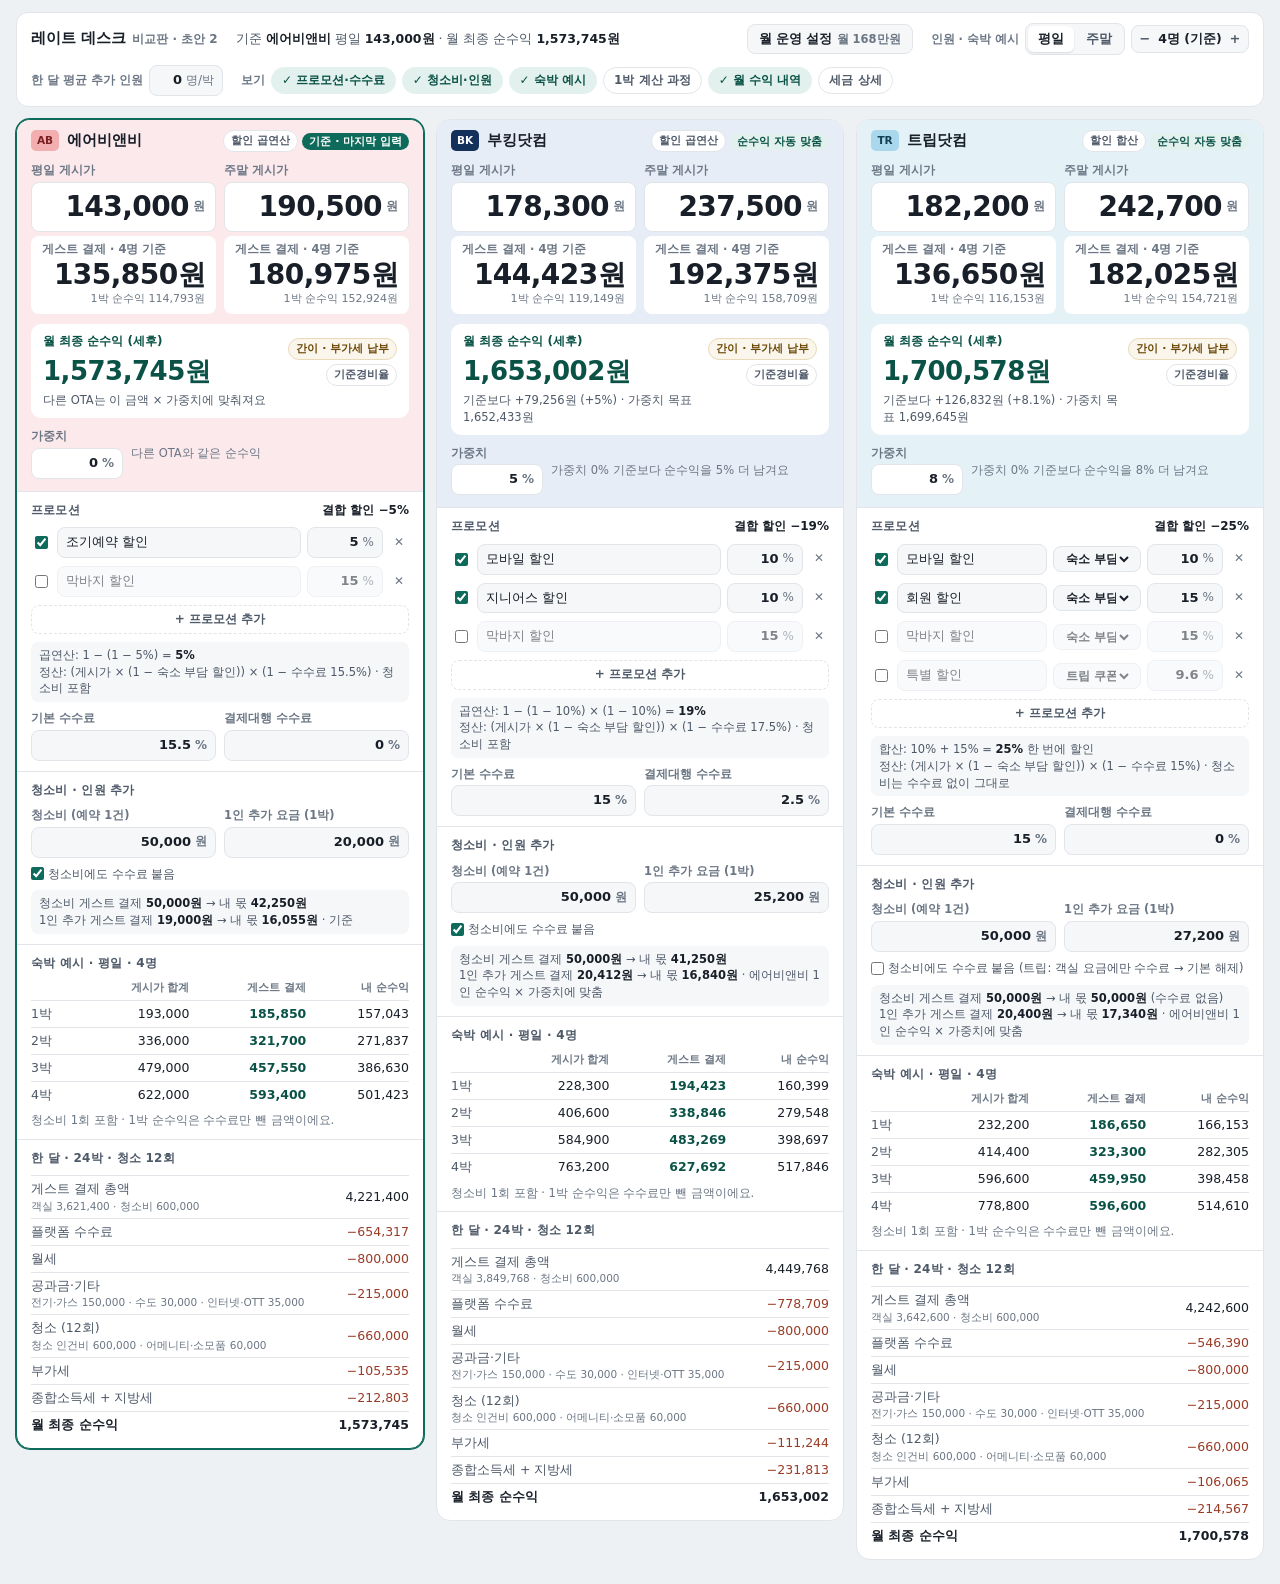
==== board/index.html @ 2285d224 "비교판(/board) 추가: OTA 3개 카드에서 세후 월 순수익 기준 가격 연동 - 카드 어디서든 평일·주말 게시가를 입력하면 나머지 OTA 가격 자동 맞춤 - 가중치, 카드 안" ====
<!DOCTYPE html>
<html lang="ko">
<head>
<meta charset="UTF-8">
<meta name="viewport" content="width=device-width, initial-scale=1.0, viewport-fit=cover">
<title>레이트 데스크 비교판</title>
<style>
html, body { margin: 0; }
[hidden] { display: none !important; }
:root { padding-top: env(safe-area-inset-top, 0px); padding-bottom: env(safe-area-inset-bottom, 0px); }
</style>
<style>
/* 레이아웃: 상단 얇은 바(요약 · 월 운영 설정 · 보기) 아래 OTA 카드 3장만. 카드 안에서 가격·프로모션·가중치·청소비·인원 추가·숙박 예시를 모두 다룸 */
:root {
  --bg: #EEF1F4; --card: #FFFFFF; --well: #F5F7F9; --ink: #191F28; --sub: #4E5968; --faint: #6B7684; --line: #E1E5EA;
  --accent: #0E6B5C; --accent-ink: #0A5246; --accent-soft: #E3F1EE;
  --gold-bg: #FBF6EC; --gold-line: #EAD9B8; --gold-ink: #6B4708;
  --warn-bg: #FDF0EC; --warn-ink: #9A3B26; --good-ink: #17643A; --good-bg: #E6F4EC;
  --ab: #D9485F; --ab-soft: #FBE9EC; --ab-chip: #F3AFAF; --ab-chip-ink: #7A2020;
  --bk: #1D3F75; --bk-soft: #E7EDF7; --bk-chip: #14315C; --bk-chip-ink: #FFFFFF;
  --tr: #1F7FA6; --tr-soft: #E4F2F8; --tr-chip: #A9D8ED; --tr-chip-ink: #133F52;
  --sans: -apple-system, BlinkMacSystemFont, "Pretendard", "Apple SD Gothic Neo", "Malgun Gothic", "Noto Sans KR", system-ui, sans-serif;
  color-scheme: light;
}
@media (prefers-color-scheme: dark) {
  :root:not([data-theme="light"]) {
    --bg: #12161B; --card: #1A1F26; --well: #20262E; --ink: #E8ECF1; --sub: #AEB6C1; --faint: #8A94A1; --line: #2C333C;
    --accent: #4FBFA8; --accent-ink: #7AD6C2; --accent-soft: #173A33;
    --gold-bg: #2E2717; --gold-line: #5A4A26; --gold-ink: #E9C987;
    --warn-bg: #3A2019; --warn-ink: #F2A48E; --good-ink: #7FD6A3; --good-bg: #183225;
    --ab: #F07C8E; --ab-soft: #2E1C21; --ab-chip: #6E2A33; --ab-chip-ink: #FFD9DE;
    --bk: #8FB1EA; --bk-soft: #19233A; --bk-chip: #2B4C86; --bk-chip-ink: #FFFFFF;
    --tr: #6CC1E3; --tr-soft: #152A33; --tr-chip: #1F5268; --tr-chip-ink: #D4EFFA;
    color-scheme: dark;
  }
}
:root[data-theme="dark"] {
  --bg: #12161B; --card: #1A1F26; --well: #20262E; --ink: #E8ECF1; --sub: #AEB6C1; --faint: #8A94A1; --line: #2C333C;
  --accent: #4FBFA8; --accent-ink: #7AD6C2; --accent-soft: #173A33;
  --gold-bg: #2E2717; --gold-line: #5A4A26; --gold-ink: #E9C987;
  --warn-bg: #3A2019; --warn-ink: #F2A48E; --good-ink: #7FD6A3; --good-bg: #183225;
  --ab: #F07C8E; --ab-soft: #2E1C21; --ab-chip: #6E2A33; --ab-chip-ink: #FFD9DE;
  --bk: #8FB1EA; --bk-soft: #19233A; --bk-chip: #2B4C86; --bk-chip-ink: #FFFFFF;
  --tr: #6CC1E3; --tr-soft: #152A33; --tr-chip: #1F5268; --tr-chip-ink: #D4EFFA;
  color-scheme: dark;
}
* { box-sizing: border-box; }
body { background: var(--bg); color: var(--ink); font-family: var(--sans); font-size: 13px; line-height: 1.45; -webkit-font-smoothing: antialiased; font-variant-numeric: tabular-nums; }
.wrap { padding-block: 12px 24px; padding-left: max(16px, env(safe-area-inset-left, 0px)); padding-right: max(16px, env(safe-area-inset-right, 0px)); max-width: 1680px; margin: 0 auto; display: grid; gap: 12px; }
button, input, select { font: inherit; color: inherit; }
button { cursor: pointer; }
:focus-visible { outline: 2px solid var(--accent); outline-offset: 2px; }
.small { font-size: 11.5px; color: var(--faint); }
.note { font-size: 11.5px; color: var(--faint); margin: 0; }

/* 상단바 */
.topbar { display: flex; flex-wrap: wrap; align-items: center; gap: 10px 18px; background: var(--card); border: 1px solid var(--line); border-radius: 12px; padding: 10px 14px; }
.brand { font-weight: 800; font-size: 15px; }
.brand small { font-weight: 600; color: var(--faint); font-size: 12px; margin-left: 6px; }
.summary { margin-right: auto; font-size: 12.5px; color: var(--sub); }
.summary b { color: var(--ink); }
.grp { display: flex; align-items: center; gap: 6px; flex-wrap: wrap; }
.grp > .lbl { font-size: 11.5px; color: var(--faint); font-weight: 600; }
.seg { display: inline-flex; background: var(--well); border: 1px solid var(--line); border-radius: 8px; padding: 2px; gap: 2px; }
.seg button { border: 0; background: transparent; padding: 4px 10px; border-radius: 6px; font-size: 12.5px; font-weight: 600; color: var(--sub); }
.seg button[aria-pressed="true"] { background: var(--card); color: var(--ink); box-shadow: 0 1px 2px rgba(0,0,0,.12); }
.stepper { display: inline-flex; align-items: center; border: 1px solid var(--line); border-radius: 8px; background: var(--well); }
.stepper button { border: 0; background: none; width: 26px; height: 26px; font-weight: 700; color: var(--sub); }
.stepper span { min-width: 64px; text-align: center; font-weight: 700; font-size: 12.5px; }
.pillbtn { border: 1px solid var(--line); background: var(--card); border-radius: 999px; padding: 4px 10px; font-size: 12px; font-weight: 600; color: var(--sub); }
.pillbtn[aria-pressed="true"] { background: var(--accent-soft); border-color: transparent; color: var(--accent-ink); }
.pillbtn.toggle[aria-pressed="true"]::before { content: "✓ "; }
.drawerbtn { border: 1px solid var(--line); background: var(--well); border-radius: 8px; padding: 5px 11px; font-weight: 700; font-size: 12.5px; }
.drawerbtn[aria-expanded="true"] { background: var(--ink); color: var(--card); border-color: var(--ink); }

/* 월 운영 설정 서랍 */
.drawer { background: var(--card); border: 1px solid var(--line); border-radius: 12px; padding: 12px 14px; display: grid; grid-template-columns: minmax(0, 1fr) minmax(0, 2fr); gap: 16px; }
.drawer h3 { margin: 0 0 8px; font-size: 12.5px; font-weight: 800; }
.dgrid { display: grid; grid-template-columns: repeat(3, minmax(0, 1fr)); gap: 8px; }
.costs { display: grid; grid-template-columns: repeat(auto-fill, minmax(270px, 1fr)); gap: 6px; }
.cost { background: var(--well); border-radius: 8px; padding: 6px; display: grid; gap: 5px; }
.cost-r { display: grid; grid-template-columns: minmax(0, 1fr) 110px; gap: 5px; }
.cost-r2 { display: flex; gap: 8px; align-items: center; flex-wrap: wrap; }
.cost .inp { background: var(--card); }

/* 입력 */
label.fl { display: grid; gap: 3px; font-size: 11.5px; color: var(--faint); font-weight: 600; min-width: 0; }
.inp { display: flex; align-items: center; background: var(--well); border: 1px solid var(--line); border-radius: 8px; padding: 0 8px; min-width: 0; }
.inp:focus-within { border-color: var(--accent); background: var(--card); }
.inp input, .inp select { border: 0; background: transparent; width: 100%; min-width: 0; padding: 5px 0; text-align: right; font-size: 13px; font-weight: 600; color: var(--ink); outline: none; }
.inp select { text-align: left; }
.inp span { font-size: 12px; color: var(--faint); margin-left: 4px; white-space: nowrap; }
.inp.txt input { text-align: left; font-weight: 500; }
.inp.price { background: var(--card); padding: 0 10px; }
.inp.price input { font-size: 28px; font-weight: 800; padding: 4px 0; letter-spacing: -0.02em; }
.gbig { display: grid; gap: 0; background: var(--card); border-radius: 8px; padding: 4px 10px 6px; border: 1px solid transparent; }
.gbig .k { font-size: 11.5px; color: var(--faint); font-weight: 600; }
.gbig .v { font-size: 28px; font-weight: 800; letter-spacing: -0.02em; text-align: right; line-height: 1.2; }
.gbig .s { font-size: 11px; color: var(--faint); text-align: right; }
.gbig .xp { margin-top: 4px; padding-top: 4px; border-top: 1px dashed var(--line); display: grid; gap: 0; text-align: right; }
.gbig .xp .xk { font-size: 11.5px; font-weight: 700; color: var(--accent-ink); }
.gbig .xp .xv { font-size: 17px; font-weight: 800; }
.gbig .xp .xs { font-size: 11px; color: var(--faint); }
.inp.price.flash { animation: flash .9s ease-out; }
@keyframes flash { 0% { background: var(--gold-bg); border-color: var(--gold-line); } 100% { background: var(--card); } }
.chk { display: inline-flex; align-items: center; gap: 4px; font-size: 11.5px; color: var(--sub); }
.chk input { margin: 0; accent-color: var(--accent); }
.del { border: 0; background: none; color: var(--faint); font-size: 12px; padding: 2px 5px; border-radius: 4px; }
.del:hover { color: var(--warn-ink); background: var(--warn-bg); }
.add { border: 1px dashed var(--line); background: none; border-radius: 8px; padding: 5px; font-size: 12px; color: var(--sub); font-weight: 600; }
.add:hover { border-color: var(--accent); color: var(--accent-ink); }

/* 카드 */
.cards { display: grid; grid-template-columns: repeat(3, minmax(0, 1fr)); gap: 12px; align-items: start; }
.card { background: var(--card); border: 1px solid var(--line); border-radius: 14px; overflow: hidden; min-width: 0; }
.card.anchor { border-color: var(--accent); box-shadow: 0 0 0 1px var(--accent); }
.c-head { padding: 10px 14px 12px; display: grid; gap: 10px; }
.card.ab .c-head { background: var(--ab-soft); }
.card.bk .c-head { background: var(--bk-soft); }
.card.tr .c-head { background: var(--tr-soft); }
.c-name { display: flex; align-items: center; gap: 8px; font-weight: 800; font-size: 15px; }
.c-name .tags { margin-left: auto; display: flex; gap: 4px; }
.chip { display: inline-grid; place-items: center; width: 28px; height: 21px; border-radius: 5px; font-size: 10.5px; font-weight: 800; flex: none; }
.chip.ab { background: var(--ab-chip); color: var(--ab-chip-ink); }
.chip.bk { background: var(--bk-chip); color: var(--bk-chip-ink); }
.chip.tr { background: var(--tr-chip); color: var(--tr-chip-ink); }
.tag { font-size: 11px; font-weight: 700; padding: 2px 7px; border-radius: 999px; background: var(--accent-soft); color: var(--accent-ink); white-space: nowrap; }
.tag.solid { background: var(--accent); color: var(--card); }
.tag.gold { background: var(--gold-bg); color: var(--gold-ink); border: 1px solid var(--gold-line); }
.tag.warn { background: var(--warn-bg); color: var(--warn-ink); }
.tag.good { background: var(--good-bg); color: var(--good-ink); }
.tag.plain { background: var(--card); color: var(--sub); border: 1px solid var(--line); }
.prices { display: grid; grid-template-columns: 1fr 1fr; gap: 8px; }
.pcol { display: grid; gap: 4px; min-width: 0; }
.pmeta { display: grid; gap: 1px; font-size: 12px; color: var(--sub); }
.pmeta div { display: flex; justify-content: space-between; gap: 6px; }
.pmeta b { color: var(--ink); }
.final { background: var(--card); border-radius: 10px; padding: 9px 12px; display: grid; grid-template-columns: minmax(0, 1fr) auto; gap: 2px 10px; align-items: center; }
.final .k { font-size: 12px; font-weight: 700; color: var(--accent-ink); }
.final .v { font-size: 26px; font-weight: 800; color: var(--accent-ink); letter-spacing: -0.02em; }
.final .side { grid-row: 1 / span 2; grid-column: 2; display: grid; gap: 4px; justify-items: end; }
.final .sub { font-size: 11.5px; color: var(--sub); }
.weight { display: flex; align-items: center; gap: 8px; }
.weight .inp { width: 92px; background: var(--card); }
.weight .small { flex: 1; }

.c-body { display: grid; }
.sec { border-top: 1px solid var(--line); padding: 10px 14px; display: grid; gap: 8px; }
.sec-h { display: flex; align-items: center; gap: 8px; }
.sec-h h3 { margin: 0; font-size: 12px; font-weight: 800; color: var(--sub); letter-spacing: .02em; }
.sec-h .right { margin-left: auto; font-size: 12px; font-weight: 700; }
.promo { display: grid; grid-template-columns: auto minmax(0, 1fr) 76px auto; gap: 6px; align-items: center; }
.promo.fund { grid-template-columns: auto minmax(0, 1fr) 88px 76px auto; }
.promo .inp select { font-size: 12px; font-weight: 600; padding: 4px 0; }
.topin { width: 74px; }
.promo.off .inp { opacity: .55; }
.f2 { display: grid; grid-template-columns: 1fr 1fr; gap: 8px; }
.f3 { display: grid; grid-template-columns: 1fr 1fr 1fr; gap: 8px; }
.calc { font-size: 11.5px; color: var(--sub); background: var(--well); border-radius: 7px; padding: 5px 8px; }
.calc b { color: var(--ink); }
table.t { width: 100%; border-collapse: collapse; font-size: 12.5px; }
table.t th { font-size: 11px; color: var(--faint); font-weight: 700; text-align: right; padding: 0 0 4px; }
table.t th:first-child, table.t td:first-child { text-align: left; }
table.t td { padding: 4px 0; text-align: right; border-top: 1px solid var(--line); white-space: nowrap; }
table.t td:first-child { color: var(--sub); white-space: normal; }
table.t td .s { display: block; font-size: 10.5px; color: var(--faint); }
table.t tr.minus td:not(:first-child) { color: var(--warn-ink); }
table.t tr.tot td { font-weight: 800; color: var(--ink); }
table.t td.hi { font-weight: 800; color: var(--accent-ink); }

body.hide-promo .v-promo, body.hide-extra .v-extra, body.hide-stay .v-stay, body.hide-process .v-process, body.hide-monthly .v-monthly, body.hide-tax .v-tax { display: none !important; }

@media (max-width: 1250px) { .cards { grid-template-columns: minmax(0, 1fr) minmax(0, 1fr); } }
@media (max-width: 820px) { .cards { grid-template-columns: minmax(0, 1fr); } .drawer { grid-template-columns: minmax(0, 1fr); } }
@media (prefers-reduced-motion: reduce) { .inp.price.flash { animation: none; } }
</style>
</head>
<body>

<div class="wrap">
  <header class="topbar" id="topbar"></header>
  <section class="drawer" id="drawer" hidden></section>
  <div class="cards" id="cards"></div>
</div>

<script>
(function () {
  "use strict";

  /* ---------- 세금 상수 (기존 레이트 데스크와 동일) ---------- */
  var EXPENSE_RATIOS = { simple: 84.6, standard: 17.3 };
  var BOOKKEEPING_LIMIT = 150000000, SIMPLE_RATIO_LIMIT = 36000000, SIMPLIFIED_VAT_THRESHOLD = 104000000, VAT_EXEMPT_THRESHOLD = 48000000;
  var SIMPLIFIED_VALUE_ADDED_RATE = 0.25, WHT_RATE = 0.033;
  var TAX_BRACKETS = [
    { limit: 14000000, rate: 0.06, deduction: 0 }, { limit: 50000000, rate: 0.15, deduction: 1260000 },
    { limit: 88000000, rate: 0.24, deduction: 5760000 }, { limit: 150000000, rate: 0.35, deduction: 15440000 },
    { limit: 300000000, rate: 0.38, deduction: 19940000 }, { limit: 500000000, rate: 0.40, deduction: 25940000 },
    { limit: 1000000000, rate: 0.42, deduction: 35940000 }, { limit: Infinity, rate: 0.45, deduction: 65940000 }
  ];
  var STORE_KEY = "rate-board-v7";
  var CH_KEYS = ["airbnb", "booking", "trip"];
  var VIEWS = [["promo", "프로모션·수수료"], ["extra", "청소비·인원"], ["stay", "숙박 예시"], ["process", "1박 계산 과정"], ["monthly", "월 수익 내역"], ["tax", "세금 상세"]];

  function defaults() {
    return {
      anchor: "airbnb", aWd: 143000, aWe: 190500,       // 마지막으로 가격을 입력한 OTA와 그 가격
      xAnchor: "airbnb", xFee: 20000,                   // 인원 추가 요금도 마지막으로 입력한 OTA 기준
      basePeople: 4, maxPeople: 8,
      nights: { weekday: 16, weekend: 8 }, avgLOS: 2, roundUnit: 100, cleanPromo: false,
      avgExtra: 0,                                       // 한 달 평균 추가 인원 (1박당)
      channels: {
        airbnb:  { label: "에어비앤비", code: "AB", cls: "ab", commission: 15.5, processing: 0, weight: 0, stack: "multiply", cleaningFee: 50000, cleanComm: true,
                   promos: [{ name: "조기예약 할인", rate: 5, on: true }, { name: "막바지 할인", rate: 15, on: false }] },
        booking: { label: "부킹닷컴", code: "BK", cls: "bk", commission: 15, processing: 2.5, weight: 5, stack: "multiply", cleaningFee: 50000, cleanComm: true,
                   promos: [{ name: "모바일 할인", rate: 10, on: true }, { name: "지니어스 할인", rate: 10, on: true }, { name: "막바지 할인", rate: 15, on: false }] },
        trip:    { label: "트립닷컴", code: "TR", cls: "tr", commission: 15, processing: 0, weight: 8, stack: "add", cleaningFee: 50000, cleanComm: false,
                   promos: [{ name: "모바일 할인", rate: 10, on: true, funder: "host" }, { name: "회원 할인", rate: 15, on: true, funder: "host" }, { name: "막바지 할인", rate: 15, on: false, funder: "host" }, { name: "특별 할인", rate: 9.6, on: false, funder: "ota" }] }
      },
      costs: [
        { name: "월세", amount: 800000, unit: "month", proof: true, wht: false },
        { name: "전기·가스 (예시)", amount: 150000, unit: "month", proof: false, wht: false },
        { name: "수도 (예시)", amount: 30000, unit: "month", proof: false, wht: false },
        { name: "인터넷·OTT (예시)", amount: 35000, unit: "month", proof: false, wht: false },
        { name: "청소 인건비", amount: 50000, unit: "clean", proof: true, wht: false },
        { name: "어메니티·소모품 (예시)", amount: 5000, unit: "clean", proof: true, wht: false }
      ],
      ex: { day: "weekday", people: 4 },
      drawer: false,
      view: { promo: true, extra: true, stay: true, process: false, monthly: true, tax: false }
    };
  }
  function load() {
    var d = defaults();
    try {
      var raw = localStorage.getItem(STORE_KEY); if (!raw) return d;
      var s = JSON.parse(raw), out = Object.assign(d, s);
      ["nights", "ex", "view"].forEach(function (k) { out[k] = Object.assign(defaults()[k], s[k] || {}); });
      return out;
    } catch (e) { return d; }
  }
  var state = load();
  function save() { try { localStorage.setItem(STORE_KEY, JSON.stringify(state)); } catch (e) {} }

  /* ---------- 포맷 ---------- */
  function comma(n) { return isFinite(n) && n != null ? Math.round(n).toLocaleString("ko-KR") : "—"; }
  function won(n) { return isFinite(n) && n != null ? comma(n) + "원" : "—"; }
  function man(n) { return (Math.round(n / 10000)).toLocaleString("ko-KR") + "만"; }
  function pct(n) { return (Math.round(n * 10) / 10).toLocaleString("ko-KR") + "%"; }
  function signed(n) { var r = Math.round(n); return (r > 0 ? "+" : r < 0 ? "−" : "±") + comma(Math.abs(r)); }
  function esc(s) { return String(s).replace(/[&<>"']/g, function (c) { return { "&": "&amp;", "<": "&lt;", ">": "&gt;", '"': "&quot;", "'": "&#39;" }[c]; }); }
  function parseNum(v) { var n = parseFloat(String(v).replace(/[^0-9.\-]/g, "")); return isFinite(n) ? n : 0; }
  function roundTo(v) { var u = +state.roundUnit || 1; return isFinite(v) ? Math.round(v / u) * u : v; }

  /* ---------- 수수료 · 프로모션 ---------- */
  function effComm(ch) { return (+ch.commission || 0) + (+ch.processing || 0); }
  // 곱연산(에어비앤비·부킹): 1 − Π(1 − 할인) / 합산(트립): 할인율을 더해 한 번에
  // hostOnly: 숙소가 부담하는 할인만 (트립닷컴이 부담하는 쿠폰은 게스트 결제가만 낮추고 정산액엔 영향 없음)
  // 트립닷컴(화면 확인): 숙소 할인은 모두 게시가 기준으로 더해서 한 번에 빼고, 트립 쿠폰(특별 할인)은 그 다음에 따로 빠짐
  //   게스트 객실 결제 = 게시가 × (1 − Σ숙소 할인) × (1 − 트립 쿠폰)   ·  정산 = 게시가 × (1 − Σ숙소 할인) + 청소비
  function dfOf(ch, hostOnly) {
    var on = ch.promos.filter(function (p) { return p.on; });
    var host = on.filter(function (p) { return p.funder !== "ota"; }), ota = on.filter(function (p) { return p.funder === "ota"; });
    var hf = ch.stack === "add"
      ? Math.max(0.01, 1 - host.reduce(function (a, p) { return a + (+p.rate || 0); }, 0) / 100)
      : host.reduce(function (a, p) { return a * (1 - (+p.rate || 0) / 100); }, 1);
    if (hostOnly) return hf;
    return hf * ota.reduce(function (a, p) { return a * (1 - (+p.rate || 0) / 100); }, 1);
  }
  function discountFactor(ch) { return dfOf(ch, false); }
  function hostFactor(ch) { return dfOf(ch, true); }
  function keepRate(ch) { return hostFactor(ch) * (1 - effComm(ch) / 100); }
  // guest: 게스트 결제가 / base: 정산 기준액(수수료가 붙는 금액, 매출) / net: 내 순수익
  function nightly(ch, price) {
    var df = discountFactor(ch), hf = hostFactor(ch), g = price * df, base = price * hf, f = base * effComm(ch) / 100;
    return { price: price, df: df, hf: hf, guest: g, base: base, fee: f, net: base - f };
  }
  function cleaning(ch) {
    var cf = +ch.cleaningFee || 0, g = cf * (state.cleanPromo ? discountFactor(ch) : 1), base = cf * (state.cleanPromo ? hostFactor(ch) : 1);
    var f = ch.cleanComm === false ? 0 : base * effComm(ch) / 100;
    return { price: cf, guest: g, base: base, fee: f, net: base - f };
  }
  function cleanings() { var n = state.nights; return state.avgLOS > 0 ? Math.round((+n.weekday + +n.weekend) / state.avgLOS) : 0; }

  /* ---------- 운영 비용 · 세금 ---------- */
  function costTotals() {
    var b = cleanings(), total = 0, proof = 0;
    // 묶음: 청소 1회 단위 → 청소 / 이름에 월세·임대·임차 → 월세 / 나머지 → 공과금·기타
    var groups = { rent: { sum: 0, names: [] }, util: { sum: 0, names: [] }, clean: { sum: 0, names: [] } };
    state.costs.forEach(function (ci) {
      var a = parseNum(ci.amount), g = ci.proof && ci.wht ? a / (1 - WHT_RATE) : a;
      var m = ci.unit === "year" ? g / 12 : ci.unit === "clean" ? g * b : g;
      total += m; if (ci.proof) proof += m;
      var gk = ci.unit === "clean" ? "clean" : /월세|임대|임차/.test(ci.name) ? "rent" : "util";
      groups[gk].sum += m;
      if (m > 0) groups[gk].names.push(String(ci.name).replace(/\s*\(예시\)/, "") + " " + comma(m));
    });
    return { monthly: total, proof: proof, bookings: b, groups: groups };
  }
  function incomeTax(x) { if (x <= 0) return 0; var b = TAX_BRACKETS.find(function (b) { return x <= b.limit; }); return Math.max(0, x * b.rate - b.deduction); }
  function taxOf(G, F, C, CP) {
    var t = { gross: G };
    t.taxType = G < SIMPLIFIED_VAT_THRESHOLD ? "simplified" : "general";
    if (t.taxType === "simplified") { t.vatExempt = G < VAT_EXEMPT_THRESHOLD; t.vat = t.vatExempt ? 0 : G * SIMPLIFIED_VALUE_ADDED_RATE * 0.1; t.revenue = G - t.vat; }
    else { t.vatExempt = false; t.revenue = G / 1.1; t.vat = G - t.revenue; }
    t.method = t.revenue < SIMPLE_RATIO_LIMIT ? "simple" : "standard";
    t.expenseRatio = EXPENSE_RATIOS[t.method];
    t.ratioExpense = t.revenue * t.expenseRatio / 100;
    t.costExpense = t.method === "standard" ? CP : 0;
    t.income = Math.max(0, t.revenue - t.ratioExpense - t.costExpense);
    t.capMult = t.revenue < BOOKKEEPING_LIMIT ? 2.8 : 3.4;
    t.capIncome = t.revenue * (1 - EXPENSE_RATIOS.simple / 100) * t.capMult;
    t.capApplied = t.method === "standard" && t.capIncome < t.income;
    if (t.capApplied) t.income = t.capIncome;
    t.calcTax = incomeTax(t.income);
    t.penalty = t.method === "standard" && G >= VAT_EXEMPT_THRESHOLD ? t.calcTax * 0.2 : 0;
    t.incomeTax = t.calcTax + t.penalty;
    t.localTax = t.incomeTax * 0.1;
    t.totalTax = t.vat + t.incomeTax + t.localTax;
    t.afterTax = G - F - C - t.totalTax;
    return t;
  }
  // 한 달 판매 박수를 그 OTA에서 모두 팔았을 때 (기준 인원)
  function monthly(key, wd, we, xFee) {
    var ch = state.channels[key], n = state.nights, a = nightly(ch, wd), b = nightly(ch, we), ct = costTotals(), cl = cleaning(ch);
    var x = nightly(ch, xFee || 0), xN = (+n.weekday + +n.weekend) * (+state.avgExtra || 0);   // 한 달 추가 인원·박
    var m = { wdB: a, weB: b, bookings: ct.bookings, clean: cl, costs: ct.monthly, costGroups: ct.groups, xN: xN };
    m.cleanGuest = cl.guest * ct.bookings;
    m.extraGuest = x.guest * xN;
    m.guest = n.weekday * a.guest + n.weekend * b.guest + m.cleanGuest + m.extraGuest;
    m.revenue = n.weekday * a.base + n.weekend * b.base + cl.base * ct.bookings + x.base * xN;
    m.fee = n.weekday * a.fee + n.weekend * b.fee + cl.fee * ct.bookings + x.fee * xN;
    m.tax = taxOf(m.revenue * 12, m.fee * 12, ct.monthly * 12, ct.proof * 12);
    m.vat = m.tax.vat / 12; m.incomeTax = (m.tax.incomeTax + m.tax.localTax) / 12; m.final = m.tax.afterTax / 12;
    return m;
  }
  // 목표 월 최종 순수익 이상이 되는 가장 낮은 평일 게시가 (주말은 기준 OTA의 주말/평일 비율)
  function solve(key, target, ratio, xFee) {
    var unit = +state.roundUnit || 100, coarse = Math.max(unit, 1000);
    function f(p) { return monthly(key, p, roundTo(p * ratio), xFee).final; }
    for (var p = coarse; p <= 3000000; p += coarse) {
      if (f(p) >= target) { for (var q = Math.max(unit, p - coarse + unit); q <= p; q += unit) if (f(q) >= target) return q; return p; }
    }
    return null;
  }
  function wMul(key) { return 1 + (+state.channels[key].weight || 0) / 100; }

  var last = null;
  function computeAll() {
    var A = state.anchor, ratio = state.aWe / Math.max(1, state.aWd);
    var xA = state.channels[state.xAnchor], xNet = nightly(xA, +state.xFee).net / wMul(state.xAnchor);
    var xFees = {};
    CH_KEYS.forEach(function (k) { xFees[k] = k === state.xAnchor ? +state.xFee : roundTo(xNet * wMul(k) / keepRate(state.channels[k])); });
    var base = monthly(A, +state.aWd, +state.aWe, xFees[A]);
    var baseCore = base.final / wMul(A);                     // 가중치 0 기준 순수익
    var out = { base: base, baseCore: baseCore, ch: {} };
    CH_KEYS.forEach(function (k) {
      var r = { key: k, ch: state.channels[k], xFee: xFees[k] };
      if (k === A) { r.wd = +state.aWd; r.we = +state.aWe; r.target = base.final; }
      else {
        r.target = base.final > 0 ? baseCore * wMul(k) : base.final;
        r.wd = solve(k, r.target, ratio, r.xFee);
        r.we = r.wd != null ? roundTo(r.wd * ratio) : null;
      }
      r.m = r.wd != null ? monthly(k, r.wd, r.we, r.xFee) : null;
      r.x = nightly(state.channels[k], r.xFee);
      out.ch[k] = r;
    });
    last = out;
    return out;
  }

  /* ---------- 상단바 · 서랍 ---------- */
  function chip(ch) { return '<span class="chip ' + ch.cls + '" aria-hidden="true">' + ch.code + '</span>'; }
  function numIn(id, attrs, val, unit, cls) {
    return '<div class="inp ' + (cls || "") + '"><input id="' + id + '" type="text" inputmode="numeric" autocomplete="off" ' + attrs + ' data-t="num" value="' + comma(val) + '"><span>' + unit + '</span></div>';
  }
  function pctIn(id, path, val, unit) {
    return '<div class="inp"><input id="' + id + '" type="text" inputmode="decimal" autocomplete="off" data-k="' + path + '" data-t="dec" value="' + val + '"><span>' + (unit || "%") + '</span></div>';
  }
  function renderTop() {
    document.getElementById("topbar").innerHTML =
      '<div class="brand">레이트 데스크<small>비교판 · 초안 2</small></div>' +
      '<div class="summary" id="summary"></div>' +
      '<button type="button" class="drawerbtn" data-act="drawer" aria-expanded="' + state.drawer + '" aria-controls="drawer">월 운영 설정 <span id="sum-costs" class="small"></span></button>' +
      '<div class="grp"><span class="lbl">인원 · 숙박 예시</span><div class="seg" role="group" aria-label="숙박 예시 요일">' +
      [["weekday", "평일"], ["weekend", "주말"]].map(function (d) { return '<button type="button" data-act="exday" data-key="' + d[0] + '" aria-pressed="' + (state.ex.day === d[0]) + '">' + d[1] + '</button>'; }).join("") + '</div>' +
      '<div class="stepper"><button type="button" data-act="people" data-key="-1" aria-label="인원 줄이기">−</button><span id="ex-people"></span><button type="button" data-act="people" data-key="1" aria-label="인원 늘리기">+</button></div></div>' +
      '<div class="grp"><label class="lbl" for="top-extra">한 달 평균 추가 인원</label><div class="inp topin"><input id="top-extra" type="text" inputmode="decimal" autocomplete="off" data-k="avgExtra" data-t="dec" value="' + state.avgExtra + '"><span>명/박</span></div></div>' +
      '<div class="grp"><span class="lbl">보기</span>' + VIEWS.map(function (v) { return '<button type="button" class="pillbtn toggle" data-act="view" data-key="' + v[0] + '" aria-pressed="' + !!state.view[v[0]] + '">' + v[1] + '</button>'; }).join("") + '</div>';
  }
  function renderDrawer() {
    var el = document.getElementById("drawer");
    el.hidden = !state.drawer;
    if (!state.drawer) { el.innerHTML = ""; return; }
    el.innerHTML = '<div><h3>판매 · 인원</h3><div class="dgrid">' +
      '<label class="fl" for="d-nwd">평일 판매' + numIn("d-nwd", 'data-k="nights.weekday"', state.nights.weekday, "박") + '</label>' +
      '<label class="fl" for="d-nwe">주말 판매' + numIn("d-nwe", 'data-k="nights.weekend"', state.nights.weekend, "박") + '</label>' +
      '<label class="fl" for="d-los">평균 숙박' + pctIn("d-los", "avgLOS", state.avgLOS, "박") + '</label>' +
      '<label class="fl" for="d-bp">기준 인원' + numIn("d-bp", 'data-k="basePeople"', state.basePeople, "명") + '</label>' +
      '<label class="fl" for="d-mp">최대 인원' + numIn("d-mp", 'data-k="maxPeople"', state.maxPeople, "명") + '</label>' +
      '<label class="fl" for="d-ru">반올림<div class="inp"><select id="d-ru" data-k="roundUnit" data-t="num">' +
      [1, 10, 100, 1000].map(function (u) { return '<option value="' + u + '"' + (+state.roundUnit === u ? " selected" : "") + '>' + comma(u) + '원</option>'; }).join("") + '</select></div></label></div>' +
      '<p class="note" style="margin-top:8px">한 달 청소(예약) <b id="d-clean"></b>회 = 판매 박수 ÷ 평균 숙박. 월 순수익은 판매 박수를 한 OTA에서 모두 팔았다고 보고 계산해요.</p>' +
      '<label class="chk" style="margin-top:8px"><input type="checkbox" id="d-cp" data-k="cleanPromo" data-t="bool"' + (state.cleanPromo ? " checked" : "") + '>청소비에도 프로모션 할인 적용</label></div>' +
      '<div><h3>운영 비용 · 공과금 <span class="small" id="d-total"></span></h3><div class="costs">' +
      state.costs.map(function (ci, i) {
        return '<div class="cost"><div class="cost-r"><div class="inp txt"><input id="c-n-' + i + '" type="text" aria-label="비용 이름" data-k="costs.' + i + '.name" data-t="text" value="' + esc(ci.name) + '"></div>' +
          numIn("c-a-" + i, 'data-k="costs.' + i + '.amount"', ci.amount, "원") + '</div>' +
          '<div class="cost-r2"><div class="inp"><select id="c-u-' + i + '" aria-label="단위" data-k="costs.' + i + '.unit" data-t="text">' +
          [["month", "매달"], ["year", "1년"], ["clean", "청소 1회"]].map(function (u) { return '<option value="' + u[0] + '"' + (ci.unit === u[0] ? " selected" : "") + '>' + u[1] + '</option>'; }).join("") + '</select></div>' +
          '<label class="chk" title="기준경비율일 때 따로 빼 주는 주요경비(임차료·인건비·매입비용)"><input type="checkbox" id="c-p-' + i + '" data-k="costs.' + i + '.proof" data-t="bool"' + (ci.proof ? " checked" : "") + '>주요경비</label>' +
          '<label class="chk" title="입력액을 실수령액으로 보고 3.3% 원천세를 더함"><input type="checkbox" id="c-w-' + i + '" data-k="costs.' + i + '.wht" data-t="bool"' + (ci.wht ? " checked" : "") + '>3.3%</label>' +
          '<button type="button" class="del" style="margin-left:auto" data-act="delcost" data-key="' + i + '" aria-label="' + esc(ci.name) + ' 삭제">삭제</button></div></div>';
      }).join("") + '<button type="button" class="add" data-act="addcost">+ 비용 추가</button></div>' +
      '<p class="note" style="margin-top:6px">(예시) 금액은 임의로 넣은 값이에요. <button type="button" class="del" data-act="reset" id="btn-reset" style="text-decoration:underline">모든 입력 기본값으로</button></p></div>';
  }

  /* ---------- 카드 뼈대 (구조가 바뀔 때만 다시 그림) ---------- */
  function renderCards() {
    document.getElementById("cards").innerHTML = CH_KEYS.map(function (k) {
      var ch = state.channels[k];
      return '<article class="card ' + ch.cls + '" id="card-' + k + '">' +
        '<div class="c-head">' +
          '<div class="c-name">' + chip(ch) + ch.label + '<span class="tags"><span class="tag plain">할인 ' + (ch.stack === "add" ? "합산" : "곱연산") + '</span><span id="' + k + '-role"></span></span></div>' +
          '<div class="prices">' +
            '<div class="pcol"><label class="fl" for="' + k + '-wd">평일 게시가' + numIn(k + "-wd", 'data-price="' + k + '.wd"', 0, "원", "price") + '</label><div class="gbig" id="' + k + '-wdm"></div></div>' +
            '<div class="pcol"><label class="fl" for="' + k + '-we">주말 게시가' + numIn(k + "-we", 'data-price="' + k + '.we"', 0, "원", "price") + '</label><div class="gbig" id="' + k + '-wem"></div></div>' +
          '</div>' +
          '<div class="final"><span class="k">월 최종 순수익 (세후)</span><span class="v" id="' + k + '-final"></span><div class="side" id="' + k + '-side"></div><span class="sub" id="' + k + '-fsub"></span></div>' +
          '<div class="weight"><label class="fl" for="' + k + '-w" style="flex:none">가중치' + pctIn(k + "-w", "channels." + k + ".weight", ch.weight) + '</label><span class="small" id="' + k + '-wnote"></span></div>' +
        '</div>' +
        '<div class="c-body">' +
          // 프로모션 · 수수료
          '<div class="sec v-promo"><div class="sec-h"><h3>프로모션</h3><span class="right" id="' + k + '-disc"></span></div>' +
          ch.promos.map(function (p, i) {
            return '<div class="promo' + (k === "trip" ? " fund" : "") + (p.on ? "" : " off") + '"><input type="checkbox" id="' + k + '-po-' + i + '" aria-label="' + esc(p.name) + ' 적용" data-k="channels.' + k + '.promos.' + i + '.on" data-t="bool"' + (p.on ? " checked" : "") + ' style="accent-color:var(--accent)">' +
              '<div class="inp txt"><input id="' + k + '-pn-' + i + '" type="text" aria-label="프로모션 이름" data-k="channels.' + k + '.promos.' + i + '.name" data-t="text" value="' + esc(p.name) + '"></div>' +
              (k === "trip" ? '<div class="inp"><select id="' + k + '-pf-' + i + '" aria-label="할인 부담" data-k="channels.' + k + '.promos.' + i + '.funder" data-t="text"><option value="host"' + (p.funder !== "ota" ? " selected" : "") + '>숙소 부담</option><option value="ota"' + (p.funder === "ota" ? " selected" : "") + '>트립 쿠폰</option></select></div>' : '') +
              pctIn(k + "-pr-" + i, "channels." + k + ".promos." + i + ".rate", p.rate) +
              '<button type="button" class="del" data-act="delpromo" data-key="' + k + '.' + i + '" aria-label="' + esc(p.name) + ' 삭제">✕</button></div>';
          }).join("") +
          '<button type="button" class="add" data-act="addpromo" data-key="' + k + '">+ 프로모션 추가</button>' +
          '<div class="calc" id="' + k + '-disccalc"></div>' +
          '<div class="f2"><label class="fl" for="' + k + '-cm">기본 수수료' + pctIn(k + "-cm", "channels." + k + ".commission", ch.commission) + '</label>' +
          '<label class="fl" for="' + k + '-pc">결제대행 수수료' + pctIn(k + "-pc", "channels." + k + ".processing", ch.processing) + '</label></div></div>' +
          // 청소비 · 인원 추가
          '<div class="sec v-extra"><div class="sec-h"><h3>청소비 · 인원 추가</h3></div>' +
          '<div class="f2"><label class="fl" for="' + k + '-cf">청소비 (예약 1건)' + numIn(k + "-cf", 'data-k="channels.' + k + '.cleaningFee"', ch.cleaningFee, "원") + '</label>' +
          '<label class="fl" for="' + k + '-x">1인 추가 요금 (1박)' + numIn(k + "-x", 'data-xfee="' + k + '"', 0, "원") + '</label></div>' +
          '<label class="chk"><input type="checkbox" id="' + k + '-cc" data-k="channels.' + k + '.cleanComm" data-t="bool"' + (ch.cleanComm ? " checked" : "") + '>청소비에도 수수료 붙음' + (k === "trip" ? ' (트립: 객실 요금에만 수수료 → 기본 해제)' : '') + '</label>' +
          '<div class="calc" id="' + k + '-xcalc"></div></div>' +
          // 숙박 예시
          '<div class="sec v-stay"><div class="sec-h"><h3 id="' + k + '-stayh"></h3></div><div id="' + k + '-stay"></div></div>' +
          '<div class="sec v-process"><div class="sec-h"><h3>1박 계산 과정 (기준 인원)</h3></div><div id="' + k + '-proc"></div></div>' +
          '<div class="sec v-monthly"><div class="sec-h"><h3 id="' + k + '-monh"></h3></div><div id="' + k + '-mon"></div></div>' +
          '<div class="sec v-tax"><div class="sec-h"><h3>세금 상세 (1년)</h3></div><div id="' + k + '-tax"></div></div>' +
        '</div></article>';
    }).join("");
  }

  /* ---------- 숫자 채우기 ---------- */
  function html(id, h) { var el = document.getElementById(id); if (el) el.innerHTML = h; }
  function setVal(id, v) { var el = document.getElementById(id); if (el && document.activeElement !== el) el.value = comma(v); }
  function taxPills(t) {
    return (t.taxType === "simplified" ? (t.vatExempt ? '<span class="tag good">부가세 면제</span>' : '<span class="tag gold">간이 · 부가세 납부</span>') : '<span class="tag warn">일반과세</span>') +
      (t.method === "simple" ? '<span class="tag plain">단순경비율</span>' : '<span class="tag plain">기준경비율</span>');
  }

  function renderOutputs(flashKeys) {
    var all = computeAll(), A = state.channels[state.anchor];
    html("summary", '기준 <b>' + A.label + '</b> 평일 <b>' + won(state.aWd) + '</b> · 월 최종 순수익 <b>' + won(all.base.final) + '</b>');
    var ct = costTotals();
    html("sum-costs", "월 " + man(ct.monthly) + "원");
    html("ex-people", state.ex.people + "명" + (state.ex.people === +state.basePeople ? " (기준)" : ""));
    html("d-clean", ct.bookings);
    html("d-total", "월 " + won(ct.monthly));

    CH_KEYS.forEach(function (k) {
      var r = all.ch[k], ch = r.ch, m = r.m, isA = k === state.anchor;
      document.getElementById("card-" + k).classList.toggle("anchor", isA);
      html(k + "-role", isA ? '<span class="tag solid">기준 · 마지막 입력</span>' : '<span class="tag">순수익 자동 맞춤</span>');
      setVal(k + "-wd", r.wd); setVal(k + "-we", r.we); setVal(k + "-x", r.xFee);
      if (flashKeys && flashKeys.indexOf(k) >= 0) ["-wd", "-we"].forEach(function (s) { var box = document.getElementById(k + s).parentNode; box.classList.remove("flash"); void box.offsetWidth; box.classList.add("flash"); });
      if (!m) { html(k + "-final", "—"); html(k + "-fsub", "같은 순수익을 낼 가격을 찾지 못했어요"); return; }
      var pe = +state.ex.people, xn = Math.max(0, pe - (+state.basePeople || 0));
      function gb(B) {
        return '<span class="k">게스트 결제 · ' + (+state.basePeople) + '명 기준</span><span class="v">' + won(B.guest) + '</span><span class="s">1박 순수익 ' + won(B.net) + '</span>' +
          (xn ? '<span class="xp"><span class="xk">' + pe + '명 (추가 ' + xn + '명)</span><span class="xv">' + won(B.guest + r.x.guest * xn) + '</span><span class="xs">1박 순수익 ' + won(B.net + r.x.net * xn) + '</span></span>' : '');
      }
      html(k + "-wdm", gb(m.wdB));
      html(k + "-wem", gb(m.weB));
      html(k + "-final", won(m.final));
      var diff = m.final - all.base.final;
      html(k + "-side", taxPills(m.tax).replace(/<\/span><span/, '</span><span'));
      html(k + "-fsub", isA ? '다른 OTA는 이 금액 × 가중치에 맞춰져요' : '기준보다 ' + signed(diff) + '원' + (all.base.final > 0 ? ' (' + (diff >= 0 ? "+" : "") + pct(diff / all.base.final * 100) + ')' : '') + ' · 가중치 목표 ' + won(r.target));
      html(k + "-wnote", +ch.weight ? '가중치 0% 기준보다 순수익을 ' + pct(+ch.weight) + ' 더 남겨요' : '다른 OTA와 같은 순수익');
      // 프로모션 결합
      var on = ch.promos.filter(function (p) { return p.on; });
      html(k + "-disc", on.length ? '결합 할인 −' + pct((1 - discountFactor(ch)) * 100) : '할인 없음');
      var otaOn = on.filter(function (p) { return p.funder === "ota"; });
      html(k + "-disccalc", (!on.length ? '적용 중인 프로모션이 없어요' : ch.stack === "add"
        ? '합산: ' + on.map(function (p) { return pct(+p.rate); }).join(" + ") + ' = <b>' + pct((1 - discountFactor(ch)) * 100) + '</b> 한 번에 할인'
        : '곱연산: 1 − ' + on.map(function (p) { return "(1 − " + pct(+p.rate) + ")"; }).join(" × ") + ' = <b>' + pct((1 - discountFactor(ch)) * 100) + '</b>') +
        (otaOn.length ? '<br>트립 쿠폰 ' + pct(otaOn.reduce(function (a, p) { return a + (+p.rate || 0); }, 0)) + '는 게스트 결제가만 낮추고 정산은 숙소 부담 할인 −' + pct((1 - hostFactor(ch)) * 100) + ' 기준' : '') +
        '<br>정산: (게시가 × (1 − 숙소 부담 할인)) × (1 − 수수료 ' + pct(effComm(ch)) + ')' + (ch.cleanComm ? ' · 청소비 포함' : ' · 청소비는 수수료 없이 그대로'));
      // 청소비 · 인원
      var cl = m.clean;
      html(k + "-xcalc", (cl.price > 0 ? '청소비 게스트 결제 <b>' + won(cl.guest) + '</b> → 내 몫 <b>' + won(cl.net) + '</b>' + (ch.cleanComm ? '' : ' (수수료 없음)') : '청소비 미징수') +
        '<br>1인 추가 게스트 결제 <b>' + won(r.x.guest) + '</b> → 내 몫 <b>' + won(r.x.net) + '</b>' + (k === state.xAnchor ? ' · 기준' : ' · ' + state.channels[state.xAnchor].label + ' 1인 순수익 × 가중치에 맞춤'));
      // 숙박 예시
      var day = state.ex.day, nb = day === "weekday" ? m.wdB : m.weB, extraN = Math.max(0, state.ex.people - (+state.basePeople || 0));
      html(k + "-stayh", '숙박 예시 · ' + (day === "weekday" ? "평일" : "주말") + ' · ' + state.ex.people + '명' + (extraN ? ' (추가 ' + extraN + '명)' : ''));
      var rows = [1, 2, 3, 4].map(function (n) {
        var g = n * (nb.guest + r.x.guest * extraN) + cl.guest, net = n * (nb.net + r.x.net * extraN) + cl.net;
        return '<tr><td>' + n + '박</td><td>' + comma(n * (nb.price + r.xFee * extraN) + cl.price) + '</td><td class="hi">' + comma(g) + '</td><td>' + comma(net) + '</td></tr>';
      }).join("");
      html(k + "-stay", '<table class="t"><thead><tr><th></th><th>게시가 합계</th><th>게스트 결제</th><th>내 순수익</th></tr></thead><tbody>' + rows + '</tbody></table>' +
        '<p class="note" style="margin-top:4px">청소비 1회 포함 · 1박 순수익은 수수료만 뺀 금액이에요.</p>');
      // 1박 계산 과정
      html(k + "-proc", '<table class="t"><thead><tr><th></th><th>평일</th><th>주말</th></tr></thead><tbody>' +
        '<tr><td>게시가</td><td>' + comma(m.wdB.price) + '</td><td>' + comma(m.weB.price) + '</td></tr>' +
        '<tr class="minus"><td>할인 −' + pct((1 - m.wdB.df) * 100) + '</td><td>−' + comma(m.wdB.price - m.wdB.guest) + '</td><td>−' + comma(m.weB.price - m.weB.guest) + '</td></tr>' +
        '<tr><td>게스트 결제가</td><td>' + comma(m.wdB.guest) + '</td><td>' + comma(m.weB.guest) + '</td></tr>' +
        (m.wdB.base !== m.wdB.guest ? '<tr><td>정산 기준액<span class="s">트립 쿠폰은 트립 부담</span></td><td>' + comma(m.wdB.base) + '</td><td>' + comma(m.weB.base) + '</td></tr>' : '') +
        '<tr class="minus"><td>수수료 ' + pct(effComm(ch)) + '</td><td>−' + comma(m.wdB.fee) + '</td><td>−' + comma(m.weB.fee) + '</td></tr>' +
        '<tr class="tot"><td>1박 순수익</td><td>' + comma(m.wdB.net) + '</td><td>' + comma(m.weB.net) + '</td></tr></tbody></table>' +
        (k === "trip" ? tripCheck(ch, m.wdB, cl) : ''));
      // 월 내역
      html(k + "-monh", '한 달 · ' + (+state.nights.weekday + +state.nights.weekend) + '박 · 청소 ' + m.bookings + '회');
      html(k + "-mon", '<table class="t"><tbody>' +
        '<tr><td>게스트 결제 총액<span class="s">' + ['객실 ' + comma(m.guest - m.cleanGuest - m.extraGuest)].concat(m.cleanGuest ? ['청소비 ' + comma(m.cleanGuest)] : [], m.extraGuest ? ['추가 인원 ' + comma(m.extraGuest) + ' (' + (Math.round(m.xN * 10) / 10) + '명·박)'] : []).join(' · ') + '</span></td><td>' + comma(m.guest) + '</td></tr>' +
        (Math.abs(m.revenue - m.guest) > 1 ? '<tr><td>정산 기준 매출<span class="s">트립 쿠폰 제외 · 세금 계산 기준</span></td><td>' + comma(m.revenue) + '</td></tr>' : '') +
        '<tr class="minus"><td>플랫폼 수수료</td><td>−' + comma(m.fee) + '</td></tr>' +
        [["rent", "월세"], ["util", "공과금·기타"], ["clean", "청소 (" + m.bookings + "회)"]].map(function (g) {
          var G = m.costGroups[g[0]];
          return '<tr class="minus"><td>' + g[1] + (G.names.length > 1 || g[0] !== "rent" ? '<span class="s">' + (G.names.map(esc).join(" · ") || "없음") + '</span>' : '') + '</td><td>−' + comma(G.sum) + '</td></tr>';
        }).join("") +
        '<tr class="minus"><td>부가세</td><td>−' + comma(m.vat) + '</td></tr>' +
        '<tr class="minus"><td>종합소득세 + 지방세</td><td>−' + comma(m.incomeTax) + '</td></tr>' +
        '<tr class="tot"><td>월 최종 순수익</td><td>' + comma(m.final) + '</td></tr></tbody></table>');
      var t = m.tax;
      html(k + "-tax", '<table class="t"><tbody>' +
        '<tr><td>연 매출 (정산 기준)</td><td>' + comma(t.gross) + '</td></tr>' +
        '<tr><td>소득세 수입금액</td><td>' + comma(t.revenue) + '</td></tr>' +
        '<tr class="minus"><td>' + (t.method === "simple" ? "단순" : "기준") + '경비율 ' + pct(t.expenseRatio) + '</td><td>−' + comma(t.ratioExpense) + '</td></tr>' +
        (t.costExpense ? '<tr class="minus"><td>주요경비</td><td>−' + comma(t.costExpense) + '</td></tr>' : '') +
        '<tr><td>사업소득금액' + (t.capApplied ? '<span class="s">상한 ' + t.capMult + '배 적용</span>' : '') + '</td><td>' + comma(t.income) + '</td></tr>' +
        '<tr><td>종합소득세' + (t.penalty ? '<span class="s">무기장가산세 포함</span>' : '') + '</td><td>' + comma(t.incomeTax) + '</td></tr>' +
        '<tr class="tot"><td>연 세금 합계 (부가세 포함)</td><td>' + comma(t.totalTax) + '</td></tr></tbody></table>' +
        '<p class="note" style="margin-top:4px">4,800만 원 미만이면 간이과세 부가세 면제. 국세청 551007 경비율 기준 추정이에요.</p>');
    });
  }

  // 트립닷컴 게스트 화면 '요금 정보'와 관리자 '요금 명세' 모양 그대로 1박(평일) 예약 1건을 풀어 보여 줌
  function tripCheck(ch, B, cl) {
    var on = ch.promos.filter(function (p) { return p.on; });
    var host = on.filter(function (p) { return p.funder !== "ota"; }), ota = on.filter(function (p) { return p.funder === "ota"; });
    var P = B.price, afterHost = B.base, guestRoom = B.guest, vat = guestRoom / 11, rows = '', cur = afterHost;
    host.forEach(function (p) { rows += '<tr class="minus"><td>' + esc(p.name) + ' ' + pct(+p.rate) + '<span class="s">게시가 × ' + pct(+p.rate) + '</span></td><td>−' + comma(P * (+p.rate) / 100) + '</td></tr>'; });
    ota.forEach(function (p) { var amt = cur * (+p.rate) / 100; cur -= amt; rows += '<tr class="minus"><td>' + esc(p.name) + ' ' + pct(+p.rate) + '<span class="s">트립 부담 · 할인 후 금액 × ' + pct(+p.rate) + '</span></td><td>−' + comma(amt) + '</td></tr>'; });
    var guestT = '<p class="sec-t" style="margin-top:10px">트립 게스트 화면 · 평일 1박 1건</p><table class="t"><tbody>' +
      '<tr><td>객실 요금<span class="s">게시가 − 부가가치세</span></td><td>' + comma(P - vat) + '</td></tr>' + rows +
      '<tr><td>부가가치세<span class="s">게스트 객실 결제 ÷ 11</span></td><td>' + comma(vat) + '</td></tr>' +
      (cl.price ? '<tr><td>청소비</td><td>' + comma(cl.guest) + '</td></tr>' : '') +
      '<tr class="tot"><td>총 금액</td><td>' + comma(guestRoom + cl.guest) + '</td></tr></tbody></table>';
    var settleT = '<p class="sec-t" style="margin-top:10px">트립 관리자 요금 명세 · 정산</p><table class="t"><tbody>' +
      '<tr><td>원래 객실 요금 (세금 포함)</td><td>' + comma(P) + '</td></tr>' +
      '<tr class="minus"><td>할인 (숙소 부담 합계 ' + pct((1 - B.hf) * 100) + ')</td><td>−' + comma(P - afterHost) + '</td></tr>' +
      '<tr><td>최종 객실 요금<span class="s">부가세 ' + comma(afterHost / 11) + ' 포함</span></td><td>' + comma(afterHost) + '</td></tr>' +
      (cl.price ? '<tr><td>청소비 (예약 단위)</td><td>+' + comma(cl.base) + '</td></tr>' : '') +
      '<tr class="tot"><td>지급액</td><td>' + comma(afterHost + cl.base) + '</td></tr>' +
      '<tr class="minus"><td>수수료 ' + pct(effComm(ch)) + '<span class="s">객실 요금에만 · 명세에는 안 보임 (가정)</span></td><td>−' + comma(B.fee + cl.fee) + '</td></tr>' +
      '<tr class="tot"><td>내 순수익</td><td>' + comma(B.net + cl.net) + '</td></tr></tbody></table>';
    return guestT + settleT;
  }

  function applyViews() { VIEWS.forEach(function (v) { document.body.classList.toggle("hide-" + v[0], !state.view[v[0]]); }); }
  function renderAll() { applyViews(); renderTop(); renderDrawer(); renderCards(); renderOutputs(); }

  /* ---------- 이벤트 ---------- */
  function setPath(path, val) { var p = path.split("."), o = state; for (var i = 0; i < p.length - 1; i++) o = o[p[i]]; o[p[p.length - 1]] = val; }
  function readVal(el) { var t = el.getAttribute("data-t"); return t === "bool" ? el.checked : (t === "num" || t === "dec") ? parseNum(el.value) : el.value; }

  // 일반 설정값: 입력하는 대로 바로 반영 (가격 칸 제외)
  document.addEventListener("input", function (e) {
    var el = e.target, path = el.getAttribute && el.getAttribute("data-k");
    if (!path || el.type === "checkbox" || el.tagName === "SELECT") return;
    setPath(path, readVal(el)); save(); renderOutputs();
  });
  // 가격 · 인원 추가 요금: 칸을 벗어날 때(또는 Enter) 확정 → 그 OTA가 기준이 되고 나머지가 맞춰짐
  document.addEventListener("change", function (e) {
    var el = e.target;
    var pr = el.getAttribute && el.getAttribute("data-price");
    if (pr) {
      var p = pr.split("."), k = p[0], cur = last.ch[k], v = parseNum(el.value);
      if (v <= 0) { renderOutputs(); return; }
      state.aWd = p[1] === "wd" ? v : (cur.wd || v);
      state.aWe = p[1] === "we" ? v : (cur.we || v);
      state.anchor = k;
      save(); renderOutputs(CH_KEYS.filter(function (x) { return x !== k; }));
      el.value = comma(v);
      return;
    }
    var xf = el.getAttribute && el.getAttribute("data-xfee");
    if (xf) { state.xAnchor = xf; state.xFee = parseNum(el.value); save(); renderOutputs(); el.value = comma(state.xFee); return; }
    var path = el.getAttribute && el.getAttribute("data-k");
    if (!path) return;
    setPath(path, readVal(el)); save();
    if (/promos\.\d+\.on$/.test(path)) el.closest(".promo").classList.toggle("off", !el.checked);
    renderOutputs();
  });
  document.addEventListener("keydown", function (e) { if (e.key === "Enter" && e.target.matches && e.target.matches("input[data-price], input[data-xfee]")) e.target.blur(); });
  document.addEventListener("focusout", function (e) {
    var el = e.target;
    if (el.tagName === "INPUT" && el.getAttribute("data-t") === "num" && !el.getAttribute("data-price") && !el.getAttribute("data-xfee")) el.value = comma(parseNum(el.value));
  });
  document.addEventListener("click", function (e) {
    var b = e.target.closest("[data-act]"); if (!b) return;
    var act = b.getAttribute("data-act"), key = b.getAttribute("data-key");
    if (act === "view") { state.view[key] = !state.view[key]; b.setAttribute("aria-pressed", state.view[key]); applyViews(); save(); return; }
    if (act === "drawer") { state.drawer = !state.drawer; b.setAttribute("aria-expanded", state.drawer); renderDrawer(); renderOutputs(); save(); return; }
    if (act === "exday") { state.ex.day = key; renderTop(); renderOutputs(); save(); return; }
    if (act === "people") { state.ex.people = Math.min(+state.maxPeople || 8, Math.max(1, state.ex.people + +key)); renderOutputs(); save(); return; }
    if (act === "addpromo") state.channels[key].promos.push({ name: "새 할인", rate: 5, on: true, funder: "host" });
    else if (act === "delpromo") { var q = key.split("."); state.channels[q[0]].promos.splice(+q[1], 1); }
    else if (act === "addcost") state.costs.push({ name: "새 비용", amount: 0, unit: "month", proof: false, wht: false });
    else if (act === "delcost") state.costs.splice(+key, 1);
    else if (act === "reset") {
      if (b.getAttribute("data-armed") !== "1") { b.setAttribute("data-armed", "1"); b.textContent = "한 번 더 누르면 초기화돼요"; return; }
      state = defaults(); state.drawer = true;
    } else return;
    save(); renderAll();
    if (act === "addpromo") { var n = state.channels[key].promos.length - 1, el = document.getElementById(key + "-pn-" + n); if (el) { el.focus(); el.select(); } }
  });

  renderAll();
})();
</script>

</body>
</html>
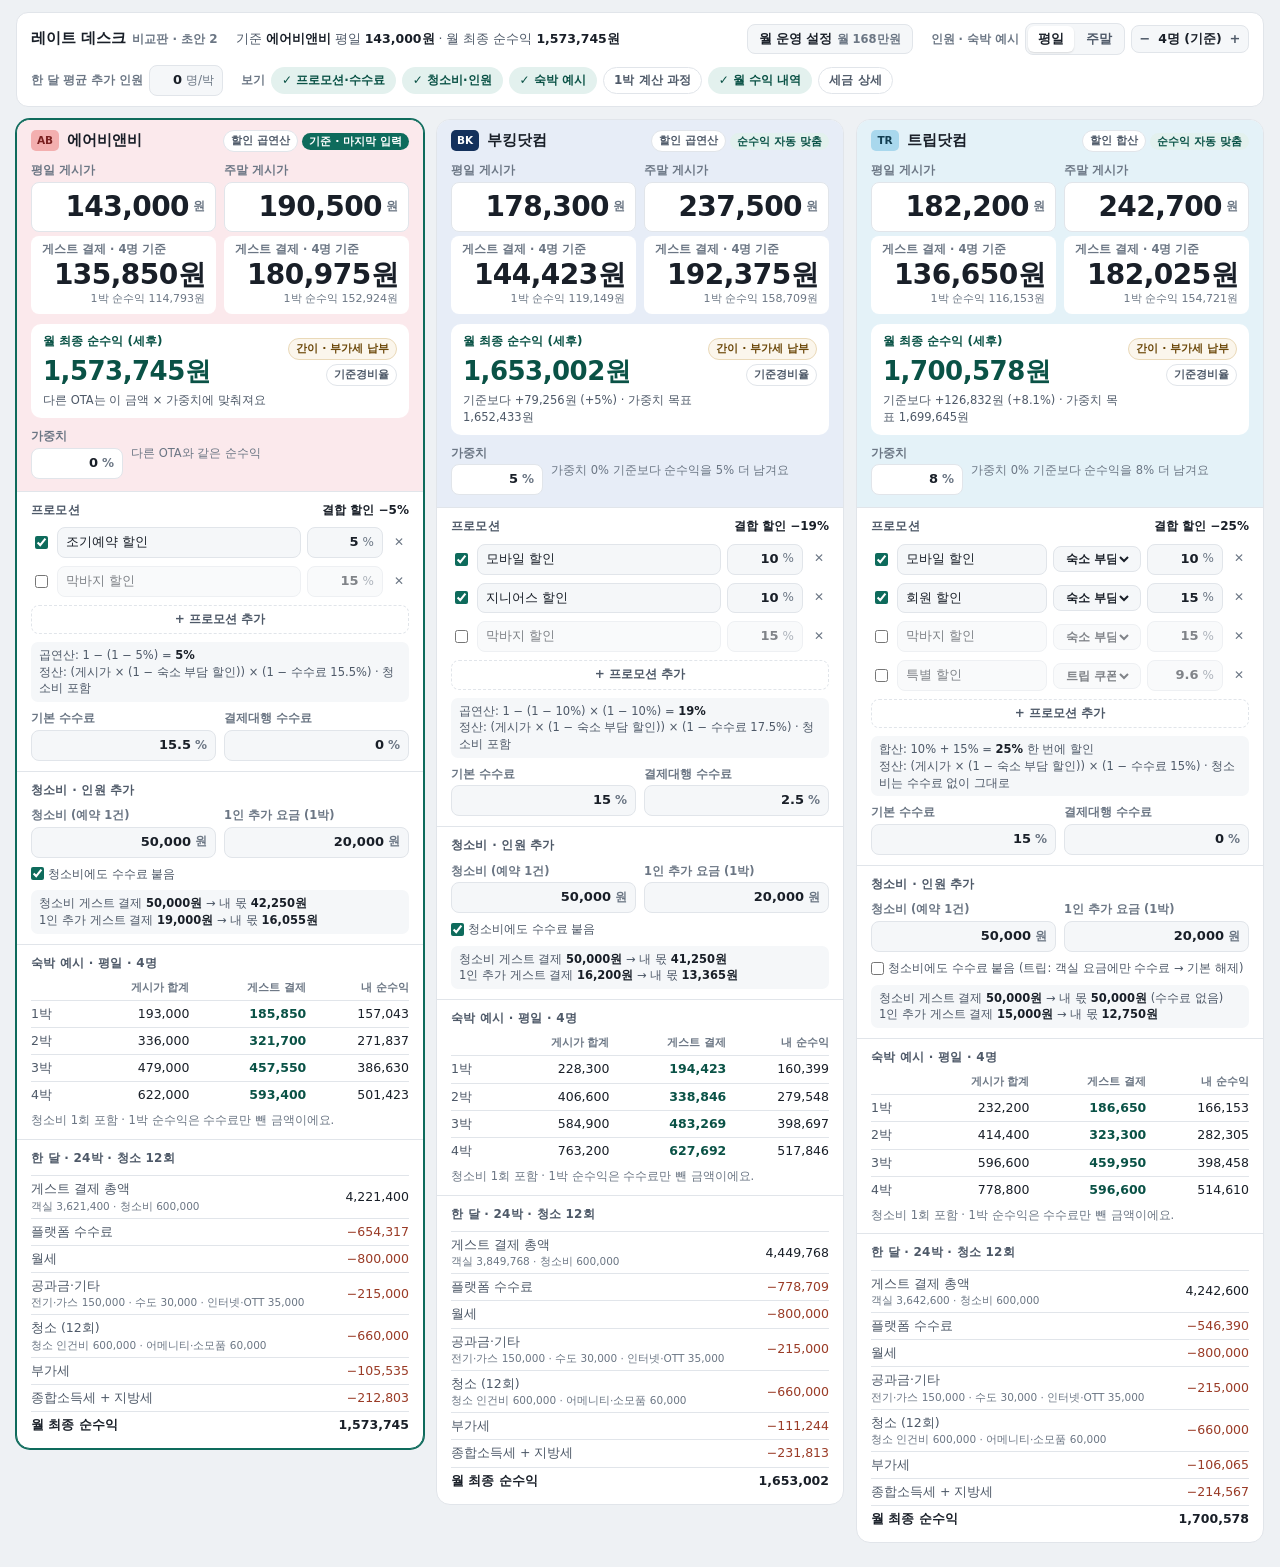
==== commit 7e175767: "비교판: 1인 추가 요금을 OTA마다 따로 입력 (연동 해제) Co-Authored-By: Claude Opus 5.5 <noreply@anthropic.com> Claude-Se" ====
--- a/board/index.html
+++ b/board/index.html
@@ -197,23 +197,22 @@
     { limit: 300000000, rate: 0.38, deduction: 19940000 }, { limit: 500000000, rate: 0.40, deduction: 25940000 },
     { limit: 1000000000, rate: 0.42, deduction: 35940000 }, { limit: Infinity, rate: 0.45, deduction: 65940000 }
   ];
-  var STORE_KEY = "rate-board-v7";
+  var STORE_KEY = "rate-board-v8";
   var CH_KEYS = ["airbnb", "booking", "trip"];
   var VIEWS = [["promo", "프로모션·수수료"], ["extra", "청소비·인원"], ["stay", "숙박 예시"], ["process", "1박 계산 과정"], ["monthly", "월 수익 내역"], ["tax", "세금 상세"]];
 
   function defaults() {
     return {
       anchor: "airbnb", aWd: 143000, aWe: 190500,       // 마지막으로 가격을 입력한 OTA와 그 가격
-      xAnchor: "airbnb", xFee: 20000,                   // 인원 추가 요금도 마지막으로 입력한 OTA 기준
       basePeople: 4, maxPeople: 8,
       nights: { weekday: 16, weekend: 8 }, avgLOS: 2, roundUnit: 100, cleanPromo: false,
       avgExtra: 0,                                       // 한 달 평균 추가 인원 (1박당)
       channels: {
-        airbnb:  { label: "에어비앤비", code: "AB", cls: "ab", commission: 15.5, processing: 0, weight: 0, stack: "multiply", cleaningFee: 50000, cleanComm: true,
+        airbnb:  { label: "에어비앤비", code: "AB", cls: "ab", commission: 15.5, processing: 0, weight: 0, stack: "multiply", cleaningFee: 50000, extraFee: 20000, cleanComm: true,
                    promos: [{ name: "조기예약 할인", rate: 5, on: true }, { name: "막바지 할인", rate: 15, on: false }] },
-        booking: { label: "부킹닷컴", code: "BK", cls: "bk", commission: 15, processing: 2.5, weight: 5, stack: "multiply", cleaningFee: 50000, cleanComm: true,
+        booking: { label: "부킹닷컴", code: "BK", cls: "bk", commission: 15, processing: 2.5, weight: 5, stack: "multiply", cleaningFee: 50000, extraFee: 20000, cleanComm: true,
                    promos: [{ name: "모바일 할인", rate: 10, on: true }, { name: "지니어스 할인", rate: 10, on: true }, { name: "막바지 할인", rate: 15, on: false }] },
-        trip:    { label: "트립닷컴", code: "TR", cls: "tr", commission: 15, processing: 0, weight: 8, stack: "add", cleaningFee: 50000, cleanComm: false,
+        trip:    { label: "트립닷컴", code: "TR", cls: "tr", commission: 15, processing: 0, weight: 8, stack: "add", cleaningFee: 50000, extraFee: 20000, cleanComm: false,
                    promos: [{ name: "모바일 할인", rate: 10, on: true, funder: "host" }, { name: "회원 할인", rate: 15, on: true, funder: "host" }, { name: "막바지 할인", rate: 15, on: false, funder: "host" }, { name: "특별 할인", rate: 9.6, on: false, funder: "ota" }] }
       },
       costs: [
@@ -347,9 +346,8 @@
   var last = null;
   function computeAll() {
     var A = state.anchor, ratio = state.aWe / Math.max(1, state.aWd);
-    var xA = state.channels[state.xAnchor], xNet = nightly(xA, +state.xFee).net / wMul(state.xAnchor);
-    var xFees = {};
-    CH_KEYS.forEach(function (k) { xFees[k] = k === state.xAnchor ? +state.xFee : roundTo(xNet * wMul(k) / keepRate(state.channels[k])); });
+    var xFees = {};   // 1인 추가 요금은 OTA마다 따로 입력 (연동하지 않음)
+    CH_KEYS.forEach(function (k) { xFees[k] = +state.channels[k].extraFee || 0; });
     var base = monthly(A, +state.aWd, +state.aWe, xFees[A]);
     var baseCore = base.final / wMul(A);                     // 가중치 0 기준 순수익
     var out = { base: base, baseCore: baseCore, ch: {} };
@@ -446,7 +444,7 @@
           // 청소비 · 인원 추가
           '<div class="sec v-extra"><div class="sec-h"><h3>청소비 · 인원 추가</h3></div>' +
           '<div class="f2"><label class="fl" for="' + k + '-cf">청소비 (예약 1건)' + numIn(k + "-cf", 'data-k="channels.' + k + '.cleaningFee"', ch.cleaningFee, "원") + '</label>' +
-          '<label class="fl" for="' + k + '-x">1인 추가 요금 (1박)' + numIn(k + "-x", 'data-xfee="' + k + '"', 0, "원") + '</label></div>' +
+          '<label class="fl" for="' + k + '-x">1인 추가 요금 (1박)' + numIn(k + "-x", 'data-k="channels.' + k + '.extraFee"', ch.extraFee, "원") + '</label></div>' +
           '<label class="chk"><input type="checkbox" id="' + k + '-cc" data-k="channels.' + k + '.cleanComm" data-t="bool"' + (ch.cleanComm ? " checked" : "") + '>청소비에도 수수료 붙음' + (k === "trip" ? ' (트립: 객실 요금에만 수수료 → 기본 해제)' : '') + '</label>' +
           '<div class="calc" id="' + k + '-xcalc"></div></div>' +
           // 숙박 예시
@@ -479,7 +477,7 @@
       var r = all.ch[k], ch = r.ch, m = r.m, isA = k === state.anchor;
       document.getElementById("card-" + k).classList.toggle("anchor", isA);
       html(k + "-role", isA ? '<span class="tag solid">기준 · 마지막 입력</span>' : '<span class="tag">순수익 자동 맞춤</span>');
-      setVal(k + "-wd", r.wd); setVal(k + "-we", r.we); setVal(k + "-x", r.xFee);
+      setVal(k + "-wd", r.wd); setVal(k + "-we", r.we);
       if (flashKeys && flashKeys.indexOf(k) >= 0) ["-wd", "-we"].forEach(function (s) { var box = document.getElementById(k + s).parentNode; box.classList.remove("flash"); void box.offsetWidth; box.classList.add("flash"); });
       if (!m) { html(k + "-final", "—"); html(k + "-fsub", "같은 순수익을 낼 가격을 찾지 못했어요"); return; }
       var pe = +state.ex.people, xn = Math.max(0, pe - (+state.basePeople || 0));
@@ -506,7 +504,7 @@
       // 청소비 · 인원
       var cl = m.clean;
       html(k + "-xcalc", (cl.price > 0 ? '청소비 게스트 결제 <b>' + won(cl.guest) + '</b> → 내 몫 <b>' + won(cl.net) + '</b>' + (ch.cleanComm ? '' : ' (수수료 없음)') : '청소비 미징수') +
-        '<br>1인 추가 게스트 결제 <b>' + won(r.x.guest) + '</b> → 내 몫 <b>' + won(r.x.net) + '</b>' + (k === state.xAnchor ? ' · 기준' : ' · ' + state.channels[state.xAnchor].label + ' 1인 순수익 × 가중치에 맞춤'));
+        '<br>1인 추가 게스트 결제 <b>' + won(r.x.guest) + '</b> → 내 몫 <b>' + won(r.x.net) + '</b>');
       // 숙박 예시
       var day = state.ex.day, nb = day === "weekday" ? m.wdB : m.weB, extraN = Math.max(0, state.ex.people - (+state.basePeople || 0));
       html(k + "-stayh", '숙박 예시 · ' + (day === "weekday" ? "평일" : "주말") + ' · ' + state.ex.people + '명' + (extraN ? ' (추가 ' + extraN + '명)' : ''));
@@ -601,8 +599,6 @@
       el.value = comma(v);
       return;
     }
-    var xf = el.getAttribute && el.getAttribute("data-xfee");
-    if (xf) { state.xAnchor = xf; state.xFee = parseNum(el.value); save(); renderOutputs(); el.value = comma(state.xFee); return; }
     var path = el.getAttribute && el.getAttribute("data-k");
     if (!path) return;
     setPath(path, readVal(el)); save();
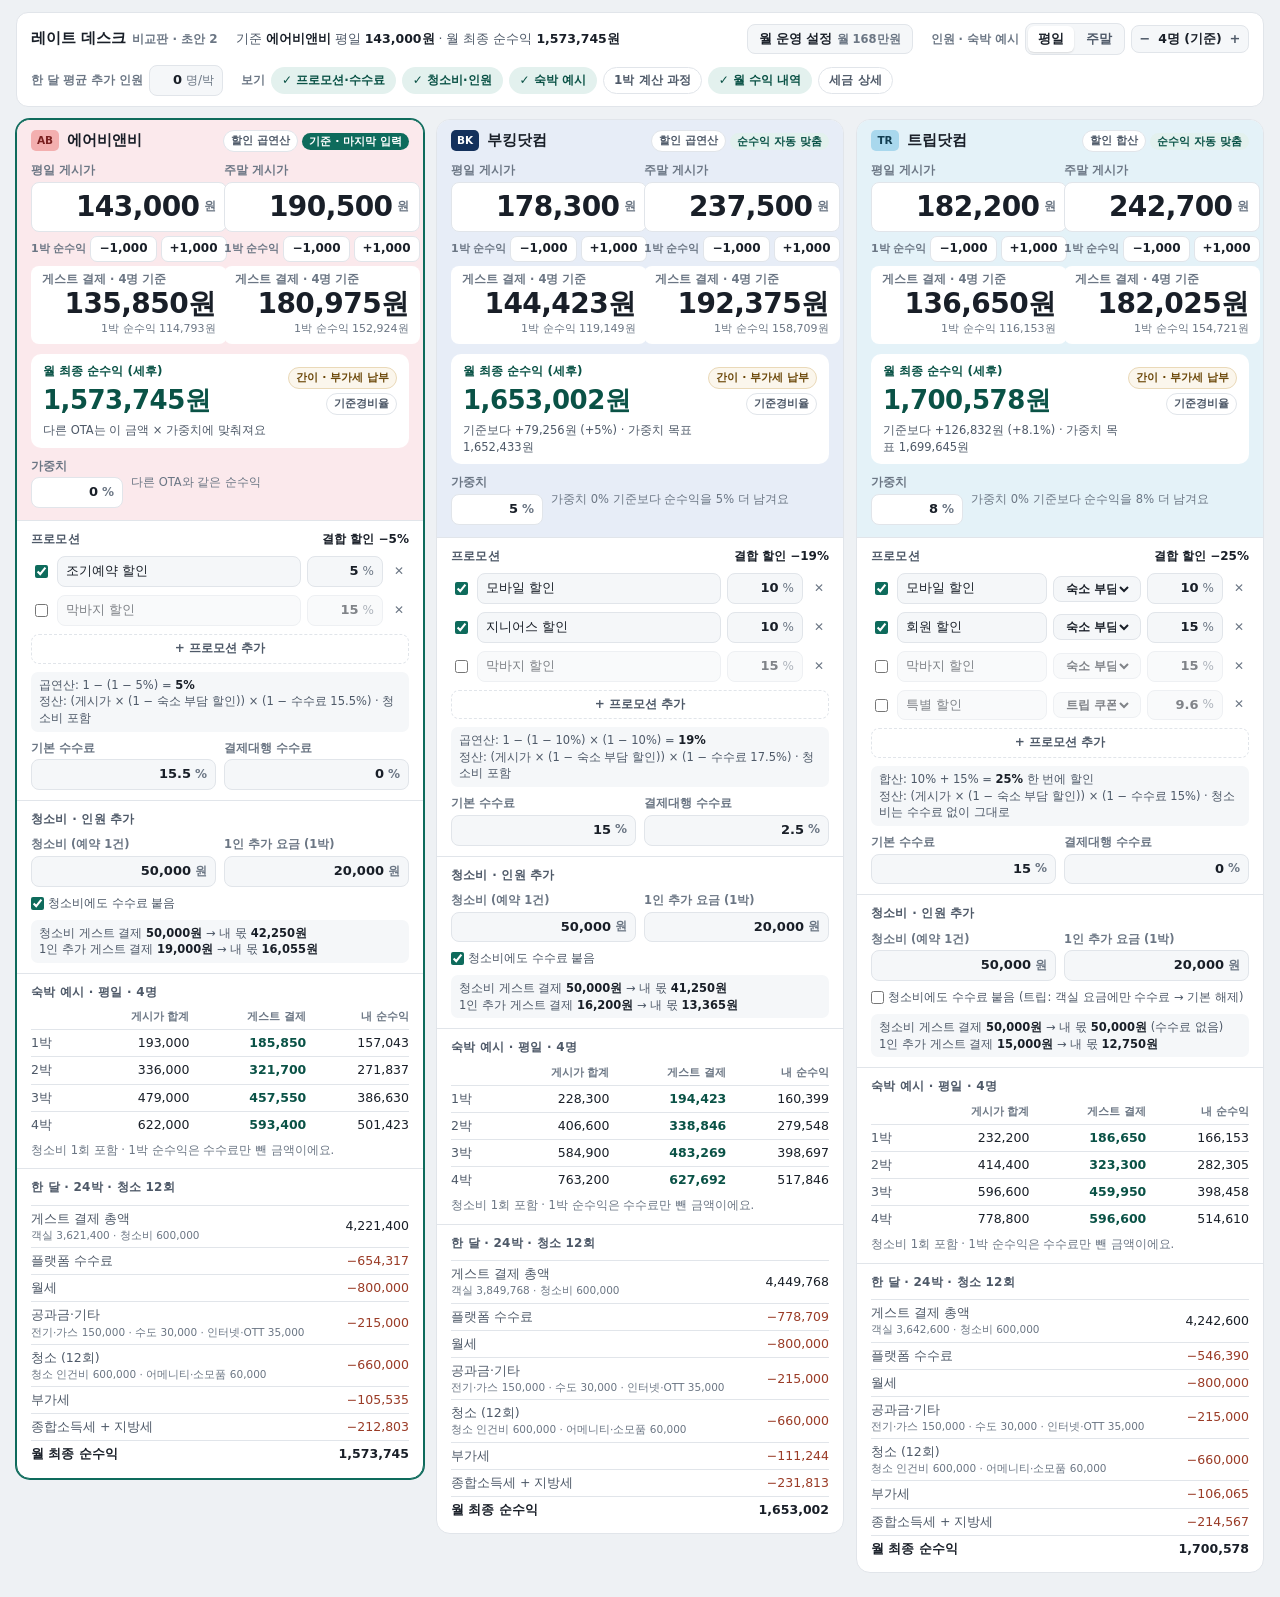
==== commit 7d87a68d: "비교판: 게시가 아래 1박 순수익 ±1,000원 조정 버튼 추가 Co-Authored-By: Claude Opus 5.5 <noreply@anthropic.com> Claude-S" ====
--- a/board/index.html
+++ b/board/index.html
@@ -132,6 +132,11 @@
 .tag.plain { background: var(--card); color: var(--sub); border: 1px solid var(--line); }
 .prices { display: grid; grid-template-columns: 1fr 1fr; gap: 8px; }
 .pcol { display: grid; gap: 4px; min-width: 0; }
+.nstep { display: flex; align-items: center; gap: 4px; }
+.nstep .lab { font-size: 11px; color: var(--faint); font-weight: 600; margin-right: auto; white-space: nowrap; }
+.nstep button { border: 1px solid var(--line); background: var(--card); border-radius: 7px; padding: 3px 8px; font-size: 12px; font-weight: 700; color: var(--ink); font-variant-numeric: tabular-nums; }
+.nstep button:hover { border-color: var(--accent); color: var(--accent-ink); }
+.nstep button:active { background: var(--accent-soft); }
 .pmeta { display: grid; gap: 1px; font-size: 12px; color: var(--sub); }
 .pmeta div { display: flex; justify-content: space-between; gap: 6px; }
 .pmeta b { color: var(--ink); }
@@ -421,8 +426,8 @@
         '<div class="c-head">' +
           '<div class="c-name">' + chip(ch) + ch.label + '<span class="tags"><span class="tag plain">할인 ' + (ch.stack === "add" ? "합산" : "곱연산") + '</span><span id="' + k + '-role"></span></span></div>' +
           '<div class="prices">' +
-            '<div class="pcol"><label class="fl" for="' + k + '-wd">평일 게시가' + numIn(k + "-wd", 'data-price="' + k + '.wd"', 0, "원", "price") + '</label><div class="gbig" id="' + k + '-wdm"></div></div>' +
-            '<div class="pcol"><label class="fl" for="' + k + '-we">주말 게시가' + numIn(k + "-we", 'data-price="' + k + '.we"', 0, "원", "price") + '</label><div class="gbig" id="' + k + '-wem"></div></div>' +
+            '<div class="pcol"><label class="fl" for="' + k + '-wd">평일 게시가' + numIn(k + "-wd", 'data-price="' + k + '.wd"', 0, "원", "price") + '</label>' + '<div class="nstep" role="group" aria-label="평일 1박 순수익 조정"><span class="lab">1박 순수익</span><button type="button" data-act="netstep" data-key="' + k + '.wd.-1" aria-label="1박 순수익 1,000원 줄이기">−1,000</button><button type="button" data-act="netstep" data-key="' + k + '.wd.1" aria-label="1박 순수익 1,000원 늘리기">+1,000</button></div>' + '<div class="gbig" id="' + k + '-wdm"></div></div>' +
+            '<div class="pcol"><label class="fl" for="' + k + '-we">주말 게시가' + numIn(k + "-we", 'data-price="' + k + '.we"', 0, "원", "price") + '</label>' + '<div class="nstep" role="group" aria-label="주말 1박 순수익 조정"><span class="lab">1박 순수익</span><button type="button" data-act="netstep" data-key="' + k + '.we.-1" aria-label="1박 순수익 1,000원 줄이기">−1,000</button><button type="button" data-act="netstep" data-key="' + k + '.we.1" aria-label="1박 순수익 1,000원 늘리기">+1,000</button></div>' + '<div class="gbig" id="' + k + '-wem"></div></div>' +
           '</div>' +
           '<div class="final"><span class="k">월 최종 순수익 (세후)</span><span class="v" id="' + k + '-final"></span><div class="side" id="' + k + '-side"></div><span class="sub" id="' + k + '-fsub"></span></div>' +
           '<div class="weight"><label class="fl" for="' + k + '-w" style="flex:none">가중치' + pctIn(k + "-w", "channels." + k + ".weight", ch.weight) + '</label><span class="small" id="' + k + '-wnote"></span></div>' +
@@ -616,6 +621,22 @@
     if (act === "view") { state.view[key] = !state.view[key]; b.setAttribute("aria-pressed", state.view[key]); applyViews(); save(); return; }
     if (act === "drawer") { state.drawer = !state.drawer; b.setAttribute("aria-expanded", state.drawer); renderDrawer(); renderOutputs(); save(); return; }
     if (act === "exday") { state.ex.day = key; renderTop(); renderOutputs(); save(); return; }
+    if (act === "netstep") {
+      // 1박 순수익(기준 인원, 수수료·숙소 할인 반영)을 1,000원 단위로 조정 → 그 OTA 게시가를 역산 → 이 카드가 기준이 되고 다른 OTA가 맞춰짐
+      var q = key.split("."), ck = q[0], day = q[1], dir = +q[2], cur = last.ch[ck], ch = state.channels[ck];
+      var price = day === "wd" ? cur.wd : cur.we; if (price == null) return;
+      var kr = keepRate(ch); if (!(kr > 0)) return;
+      // 지금 1박 순수익 ± 1,000원 → 그 순수익에 가장 가까운 게시가 (반올림 단위 때문에 수십 원 오차)
+      var targetNet = Math.max(1000, nightly(ch, price).net + dir * 1000);
+      var np = roundTo(targetNet / kr);
+      if (np === price) np = price + dir * (+state.roundUnit || 100);
+      if (np <= 0) return;
+      state.aWd = day === "wd" ? np : cur.wd;
+      state.aWe = day === "we" ? np : cur.we;
+      state.anchor = ck;
+      save(); renderOutputs(CH_KEYS.filter(function (x) { return x !== ck; }));
+      return;
+    }
     if (act === "people") { state.ex.people = Math.min(+state.maxPeople || 8, Math.max(1, state.ex.people + +key)); renderOutputs(); save(); return; }
     if (act === "addpromo") state.channels[key].promos.push({ name: "새 할인", rate: 5, on: true, funder: "host" });
     else if (act === "delpromo") { var q = key.split("."); state.channels[q[0]].promos.splice(+q[1], 1); }
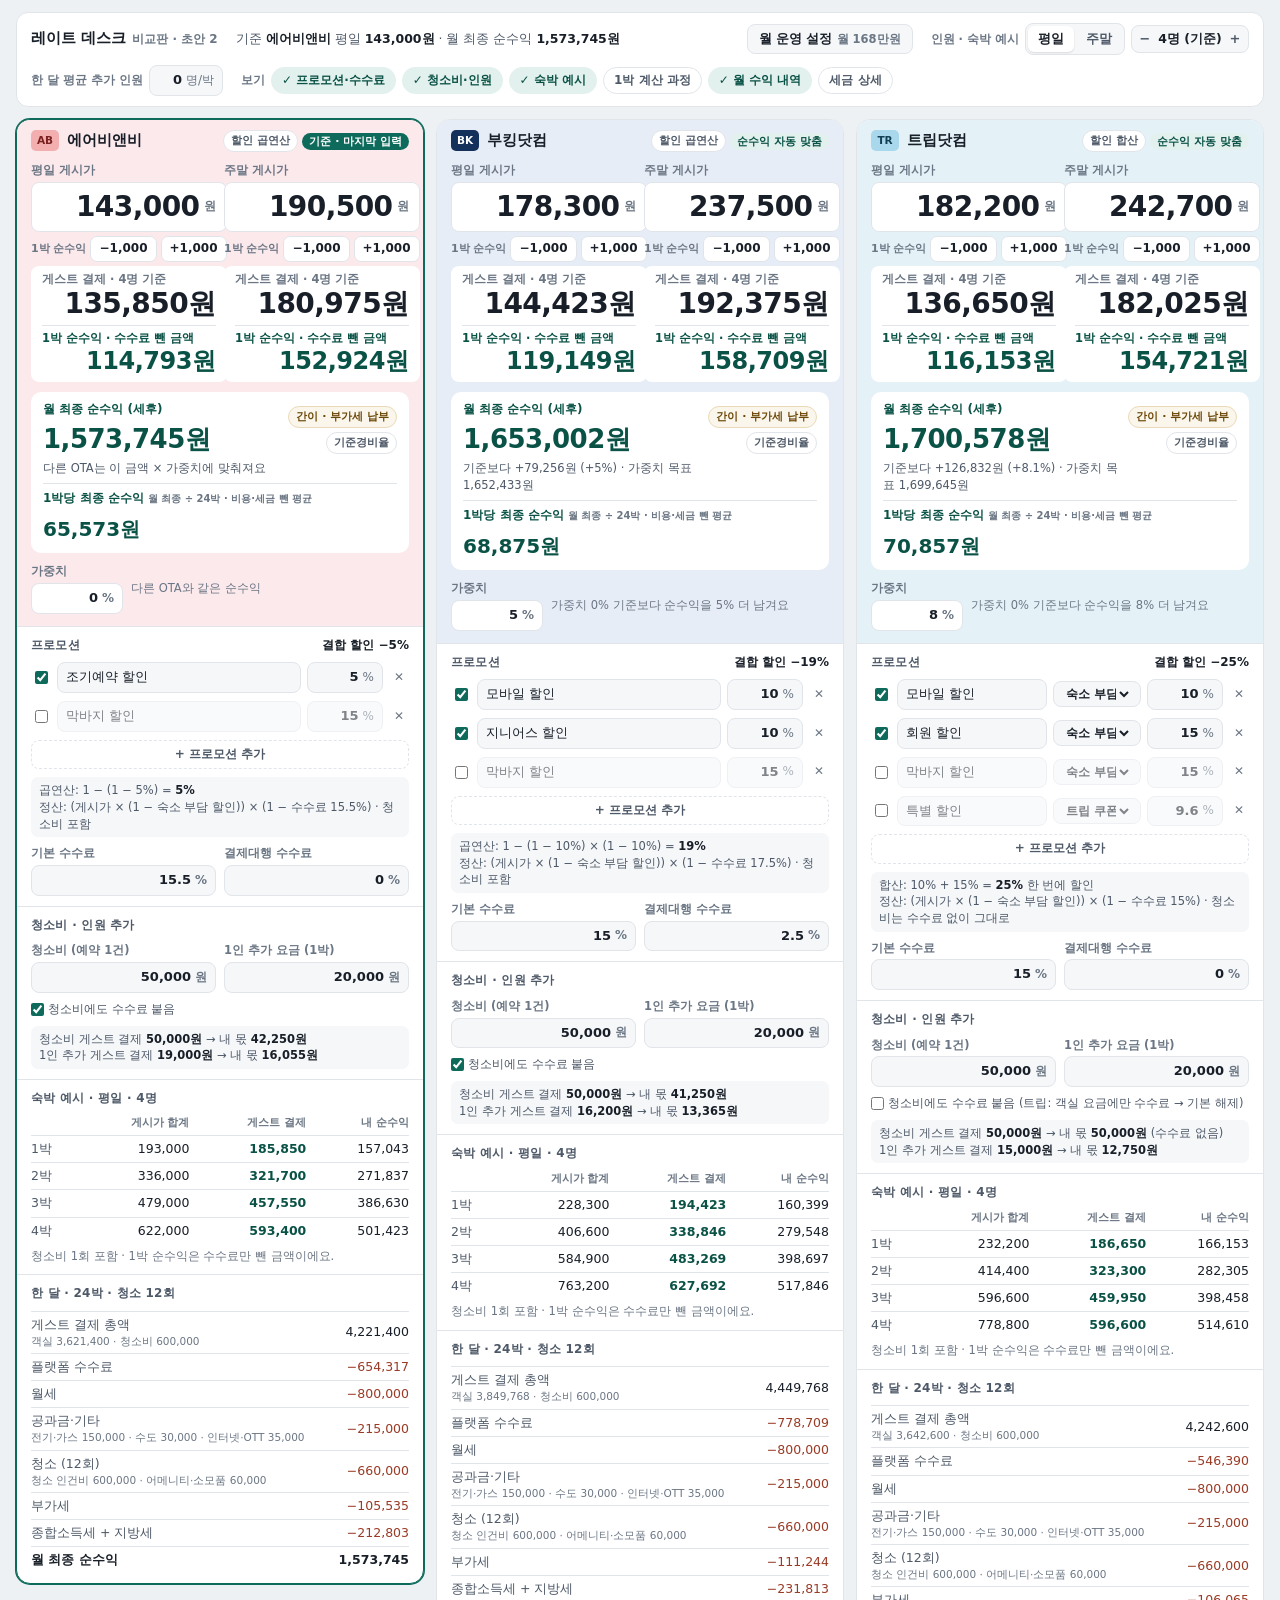
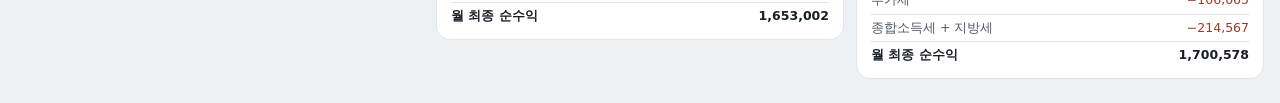
==== commit aaef66b7: "비교판: 1박 순수익과 1박당 최종 순수익 크게 표시 Co-Authored-By: Claude Opus 5.5 <noreply@anthropic.com> Claude-Session" ====
--- a/board/index.html
+++ b/board/index.html
@@ -97,6 +97,8 @@
 .gbig .k { font-size: 11.5px; color: var(--faint); font-weight: 600; }
 .gbig .v { font-size: 28px; font-weight: 800; letter-spacing: -0.02em; text-align: right; line-height: 1.2; }
 .gbig .s { font-size: 11px; color: var(--faint); text-align: right; }
+.gbig .nk { margin-top: 4px; padding-top: 4px; border-top: 1px solid var(--line); font-size: 11.5px; color: var(--accent-ink); font-weight: 700; }
+.gbig .nv { font-size: 24px; font-weight: 800; letter-spacing: -0.02em; text-align: right; line-height: 1.2; color: var(--accent-ink); }
 .gbig .xp { margin-top: 4px; padding-top: 4px; border-top: 1px dashed var(--line); display: grid; gap: 0; text-align: right; }
 .gbig .xp .xk { font-size: 11.5px; font-weight: 700; color: var(--accent-ink); }
 .gbig .xp .xv { font-size: 17px; font-weight: 800; }
@@ -145,6 +147,10 @@
 .final .v { font-size: 26px; font-weight: 800; color: var(--accent-ink); letter-spacing: -0.02em; }
 .final .side { grid-row: 1 / span 2; grid-column: 2; display: grid; gap: 4px; justify-items: end; }
 .final .sub { font-size: 11.5px; color: var(--sub); }
+.final .per { grid-column: 1 / -1; display: flex; justify-content: space-between; align-items: baseline; gap: 8px; flex-wrap: wrap; border-top: 1px solid var(--line); padding-top: 6px; margin-top: 4px; }
+.final .per .pk { font-size: 12px; font-weight: 700; color: var(--accent-ink); }
+.final .per .pk small { font-weight: 600; color: var(--faint); margin-left: 4px; }
+.final .per .pv { font-size: 20px; font-weight: 800; color: var(--accent-ink); }
 .weight { display: flex; align-items: center; gap: 8px; }
 .weight .inp { width: 92px; background: var(--card); }
 .weight .small { flex: 1; }
@@ -348,7 +354,7 @@
   }
   function wMul(key) { return 1 + (+state.channels[key].weight || 0) / 100; }
 
-  var last = null;
+  var last = null, netMemo = {};
   function computeAll() {
     var A = state.anchor, ratio = state.aWe / Math.max(1, state.aWd);
     var xFees = {};   // 1인 추가 요금은 OTA마다 따로 입력 (연동하지 않음)
@@ -429,7 +435,7 @@
             '<div class="pcol"><label class="fl" for="' + k + '-wd">평일 게시가' + numIn(k + "-wd", 'data-price="' + k + '.wd"', 0, "원", "price") + '</label>' + '<div class="nstep" role="group" aria-label="평일 1박 순수익 조정"><span class="lab">1박 순수익</span><button type="button" data-act="netstep" data-key="' + k + '.wd.-1" aria-label="1박 순수익 1,000원 줄이기">−1,000</button><button type="button" data-act="netstep" data-key="' + k + '.wd.1" aria-label="1박 순수익 1,000원 늘리기">+1,000</button></div>' + '<div class="gbig" id="' + k + '-wdm"></div></div>' +
             '<div class="pcol"><label class="fl" for="' + k + '-we">주말 게시가' + numIn(k + "-we", 'data-price="' + k + '.we"', 0, "원", "price") + '</label>' + '<div class="nstep" role="group" aria-label="주말 1박 순수익 조정"><span class="lab">1박 순수익</span><button type="button" data-act="netstep" data-key="' + k + '.we.-1" aria-label="1박 순수익 1,000원 줄이기">−1,000</button><button type="button" data-act="netstep" data-key="' + k + '.we.1" aria-label="1박 순수익 1,000원 늘리기">+1,000</button></div>' + '<div class="gbig" id="' + k + '-wem"></div></div>' +
           '</div>' +
-          '<div class="final"><span class="k">월 최종 순수익 (세후)</span><span class="v" id="' + k + '-final"></span><div class="side" id="' + k + '-side"></div><span class="sub" id="' + k + '-fsub"></span></div>' +
+          '<div class="final"><span class="k">월 최종 순수익 (세후)</span><span class="v" id="' + k + '-final"></span><div class="side" id="' + k + '-side"></div><span class="sub" id="' + k + '-fsub"></span><div class="per" id="' + k + '-per"></div></div>' +
           '<div class="weight"><label class="fl" for="' + k + '-w" style="flex:none">가중치' + pctIn(k + "-w", "channels." + k + ".weight", ch.weight) + '</label><span class="small" id="' + k + '-wnote"></span></div>' +
         '</div>' +
         '<div class="c-body">' +
@@ -487,12 +493,14 @@
       if (!m) { html(k + "-final", "—"); html(k + "-fsub", "같은 순수익을 낼 가격을 찾지 못했어요"); return; }
       var pe = +state.ex.people, xn = Math.max(0, pe - (+state.basePeople || 0));
       function gb(B) {
-        return '<span class="k">게스트 결제 · ' + (+state.basePeople) + '명 기준</span><span class="v">' + won(B.guest) + '</span><span class="s">1박 순수익 ' + won(B.net) + '</span>' +
+        return '<span class="k">게스트 결제 · ' + (+state.basePeople) + '명 기준</span><span class="v">' + won(B.guest) + '</span><span class="nk">1박 순수익 · 수수료 뺀 금액</span><span class="nv">' + won(B.net) + '</span>' +
           (xn ? '<span class="xp"><span class="xk">' + pe + '명 (추가 ' + xn + '명)</span><span class="xv">' + won(B.guest + r.x.guest * xn) + '</span><span class="xs">1박 순수익 ' + won(B.net + r.x.net * xn) + '</span></span>' : '');
       }
       html(k + "-wdm", gb(m.wdB));
       html(k + "-wem", gb(m.weB));
       html(k + "-final", won(m.final));
+      var nn = (+state.nights.weekday || 0) + (+state.nights.weekend || 0);
+      html(k + "-per", '<span class="pk">1박당 최종 순수익<small>월 최종 ÷ ' + nn + '박 · 비용·세금 뺀 평균</small></span><span class="pv">' + (nn ? won(m.final / nn) : '—') + '</span>');
       var diff = m.final - all.base.final;
       html(k + "-side", taxPills(m.tax).replace(/<\/span><span/, '</span><span'));
       html(k + "-fsub", isA ? '다른 OTA는 이 금액 × 가중치에 맞춰져요' : '기준보다 ' + signed(diff) + '원' + (all.base.final > 0 ? ' (' + (diff >= 0 ? "+" : "") + pct(diff / all.base.final * 100) + ')' : '') + ' · 가중치 목표 ' + won(r.target));
@@ -627,10 +635,13 @@
       var price = day === "wd" ? cur.wd : cur.we; if (price == null) return;
       var kr = keepRate(ch); if (!(kr > 0)) return;
       // 지금 1박 순수익 ± 1,000원 → 그 순수익에 가장 가까운 게시가 (반올림 단위 때문에 수십 원 오차)
-      var targetNet = Math.max(1000, nightly(ch, price).net + dir * 1000);
+      // 연속으로 누를 때는 직전 목표값에서 이어 가서 반올림 오차가 쌓이지 않게 함
+      var memoKey = ck + "." + day, baseNet = (netMemo.key === memoKey && netMemo.price === price) ? netMemo.target : nightly(ch, price).net;
+      var targetNet = Math.max(1000, baseNet + dir * 1000);
       var np = roundTo(targetNet / kr);
       if (np === price) np = price + dir * (+state.roundUnit || 100);
       if (np <= 0) return;
+      netMemo = { key: memoKey, price: np, target: targetNet };
       state.aWd = day === "wd" ? np : cur.wd;
       state.aWe = day === "we" ? np : cur.we;
       state.anchor = ck;
